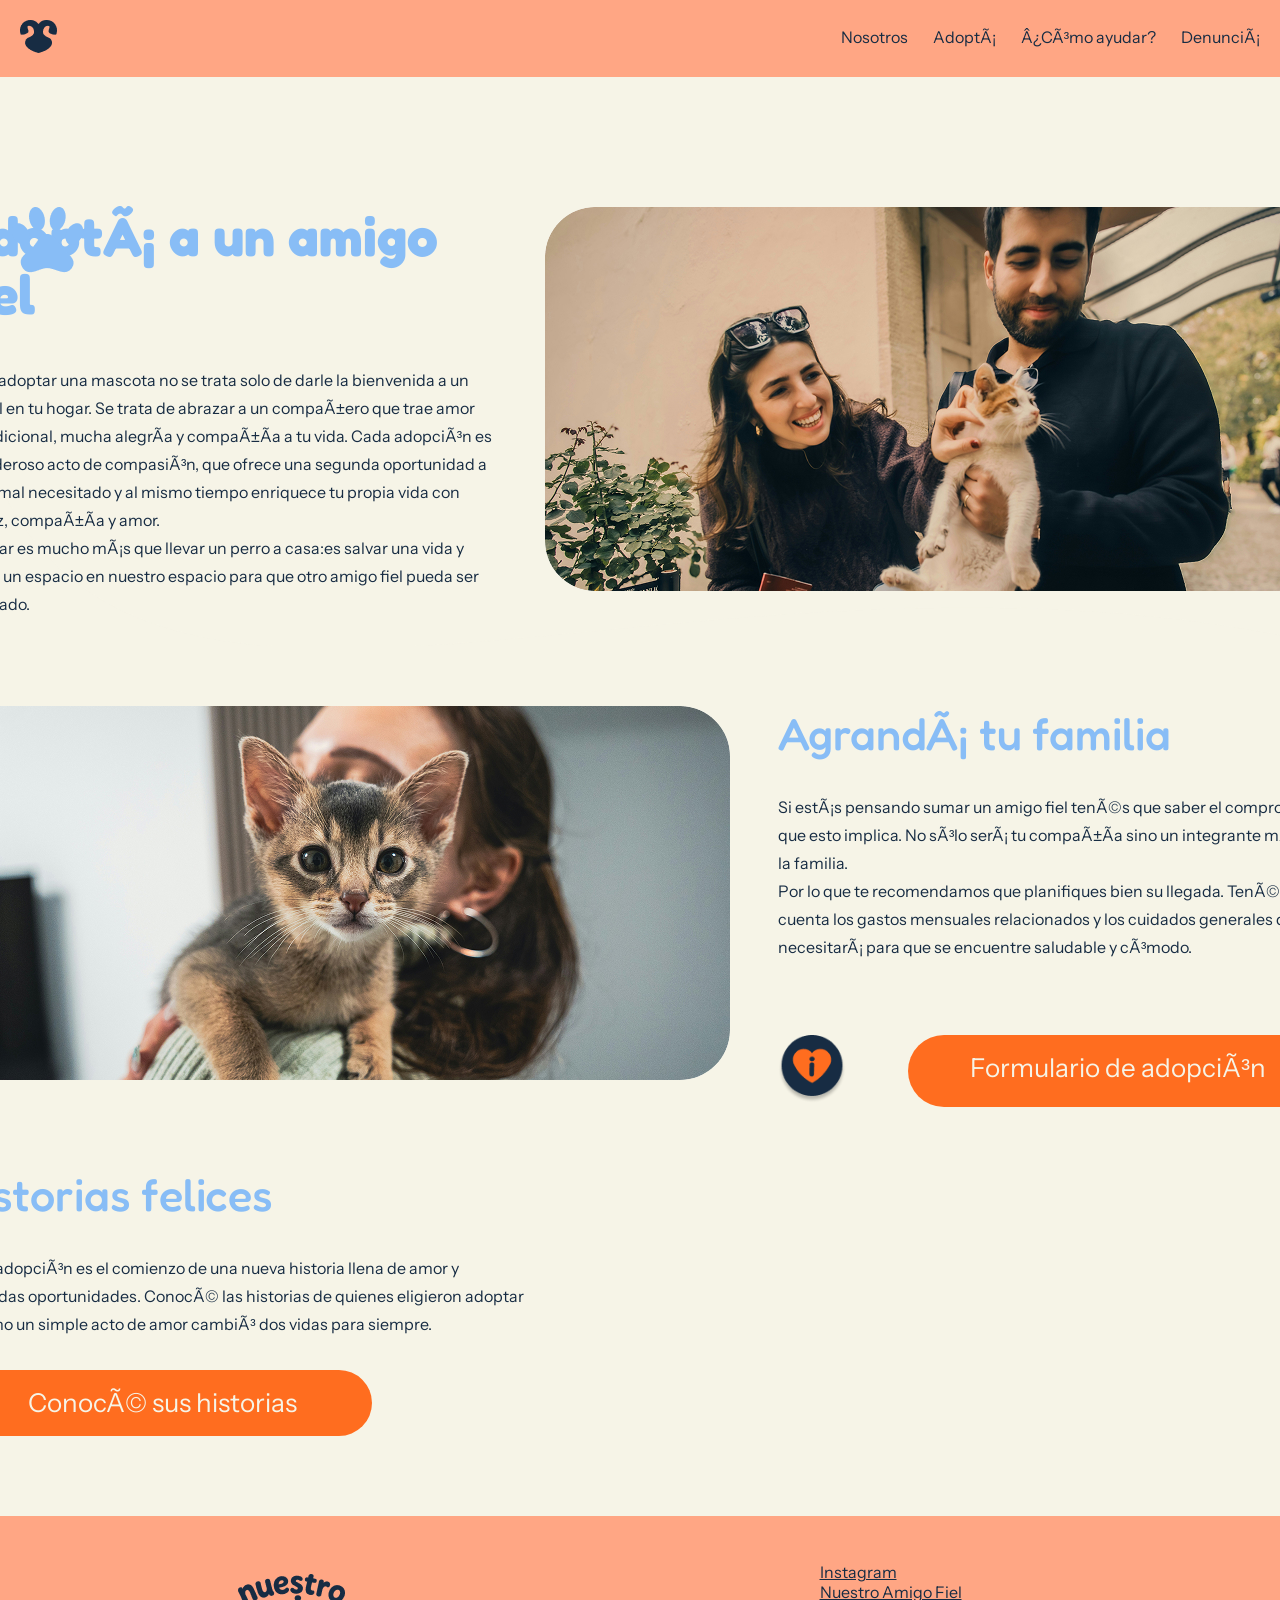
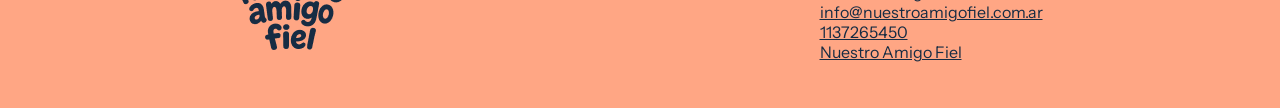
==== adopta.html @ b75d5e95 "slide index, hover isotipo, mejoras html Co-authored-by: vargas-jennifer <vargas-jennifer@users.nore" ====
<!DOCTYPE html>
<html>

<head>
    <meta charset="utfl-8" />
    <title>Adoptá</title>
    <link href="estilosg.css" rel="stylesheet" type="text/css">
    <link rel="icon" type="image/x-icon" href="imagenes/iconos/favicon.png">
    <style>
        @import url('https://fonts.googleapis.com/css2?family=Fredoka:wght@300..700&family=Instrument+Sans:ital,wght@0,400..700;1,400..700&display=swap');
    </style>
    <meta name="viewport" content="width=device-width, initial-scale=1.0">
</head>

<body>
    <header>
        <div class="contenedor">
            <a href="index.html" target="_self">
                <div class="isotipo"></div>
            </a>
            <nav>
                <a href="nosotros.html">Nosotros</a>
                <a href="adopta.html">Adoptá</a>
                <a href="comoayudar.html">¿Cómo ayudar?</a>
                <a href="denuncia.html">Denunciá</a>
            </nav>
        </div>
    </header>

    <main id="main-adopta">
        <div id="patita"><img src="imagenes/iconos/patita-icono.png" alt="icono de patita" width="72px" height="66px">
        </div>
        <section class="adoptar">
            <article class="texto">
                <h1>Adoptá a un amigo fiel</h1>
                <p>Elegir adoptar una mascota no se trata solo de darle la bienvenida a un animal en tu hogar. Se trata
                    de abrazar a un compañero que trae amor incondicional, mucha alegría y compañía a tu vida. Cada
                    adopción es un poderoso acto de compasión, que ofrece una segunda oportunidad a un animal necesitado
                    y al mismo tiempo enriquece tu propia vida con calidez, compañía y amor. <br> Adoptar es mucho más
                    que llevar un perro a casa:es salvar una vida y liberar un espacio en nuestro espacio para que otro
                    amigo fiel pueda ser rescatado.</p>
            </article>
            <img class="bordefotos" src="imagenes/img/adopta_1.jpg" alt="foto da familia adoptando una mascota"
                width="783" height="384">
        </section>

        <section class="agranda">

            <img class="bordefotos" src="imagenes/img/adopta_2.jpg" alt="agrandá a tu familia" width="778" height="374">
            <article class="prueba">
                <div class="texto2">
                    <h2>Agrandá tu familia</h2>
                    <p>Si estás pensando sumar un amigo fiel tenés que saber el compromiso que esto implica. No sólo
                        será tu compañía sino un integrante más de la familia. <br> Por lo que te recomendamos que
                        planifiques bien su llegada. Tené en cuenta los gastos mensuales relacionados y los cuidados
                        generales que necesitará para que se encuentre saludable y cómodo.</p>
                </div>

                <div class="botones">
                    <a href="#"><img src="imagenes/iconos/boton-pata.png" width="68" height="68"></a>
                    <dialog id="popup" class="cajita">
                    <h3>Requisitos para adoptar </h3>
                    <p>Ser mayor de 21 años y ser el adoptante final.</p>
                    <p>Amar a las mascotas y poder dedicarle el tiempo que necesite.</p>
                    <p>Asegurar la esterilización de la mascota.</p>
                    <p>Querer sumar un integrante a tu vida por el resto de la suya, sin importar los cambios que se presenten.</p>
                    <p>Estar bien predispuesto: te pedimos cargues tu solicitud, realices una entrevista con el especialistas y respondas a nuestro contacto.</p>
                    <p>Comprometerse con el cuidado, la salud y la castración de la mascota.</p>
                    </dialog>

                    <a href="#" class="boton">Formulario de adopción</a>
                </div>

            </article>

        </section>

        <section class="historias">
            <h2>Historias felices</h2>
            <p>Cada adopción es el comienzo de una nueva historia llena de amor y segundas oportunidades. Conocé las
                historias de quienes eligieron adoptar y cómo un simple acto de amor cambió dos vidas para siempre.</p>
            <a href="#" class="boton">Conocé sus historias</a>
        </section>

    </main>

    <footer>
        <img src="imagenes/iconos/img_logotipo.png" width="107" height="76">
        <ul>
            <li>
                <a href="#">Instagram</a>
            </li>
            <li>
                <a href="#">Nuestro Amigo Fiel</a>
            </li>
            <li>
                <a href="#">info@nuestroamigofiel.com.ar</a>
            </li>
            <li>
                <a href="#">1137265450</a>
            </li>
            <li>
                <a href="#">Nuestro Amigo Fiel</a>
            </li>
        </ul>
    </footer>

</body>

</html>
---- estilosg.css ----
@charset "utf-8";

:root {
    --crema: #f6f4e7;
    --celeste: #88BDF6;
    --naranja: #FF6D1F;
    --salmon: #FFA684;
    --azul: #172C43;
}

* {
    font-family: "Instrument Sans", sans-serif;
    font-size: 16px;
    margin: 0;
    padding: 0;
    color: var(--azul);
    list-style: none;
    box-sizing: border-box;
}

header {
    background-color: var(--salmon);
    height: 77px;
}

.isotipo{
    background-image: url(imagenes/iconos/icono.png);
    width: 37px;
    height: 33px;
}

.isotipo:hover{
    background-image: url(imagenes/iconos/icono-naranja.png);
    width: 37px;
    height: 33px;
}

nav {
    display: flex;
    gap: 25px;
}

body {
    background-color: var(--crema);
    min-height: 100vh;
}

#main-nosotros, #main-adopta, #maincontacto{
    padding-bottom: 80px;
}

#patita{
    position: relative;
    top:130px;
    left:60px;
    z-index:10;
}

.bordefotos{
    border-radius: 50px;
}

/*tipografías*/

h1,
h2,
h3 {
    font-family: "Fredoka", sans-serif;
}

h1 {
    font-size: 55px;
    line-height: 58px;
    color: var(--celeste);
}

h2 {
    font-weight: 500;
    font-size: 45px;
    color: var(--celeste);
}

h3 {
    font-weight: 600;
    font-size: 26px;
}

h4 {
    font-size: 20px;
}

p {
    line-height: 28px;
    text-align: left;
    max-width: 580px;
}

/*NOSOTROS HTML*/

#mainindex{
    margin: 0;
    background-color: var(--salmon);
}

/*NOSOTROS HTML*/

#main-nosotros{
    display: flex;
    flex-direction: column;
    gap: 60px;
}

#sobre-nosotros{
    display: flex;
    justify-content: center;
    flex-wrap: wrap;
    gap: 20px;
}


#trama{
    background-image: url(imagenes/iconos/trama.png);
    background-repeat: repeat;
    width: 100%;
    height: 90px;
}

#mision-equipo-nosotros{
    display: flex;
    justify-content: space-around;
    flex-wrap: wrap;
    gap: 20px;
}

#mision-equipo-nosotros article{
    display: flex;
    flex-direction: column;
    justify-content: space-between;
}

.mision-equipo{
    display: flex;
    flex-direction: column;
    gap: 30px;
}

.mision-equipo ul{
    display: flex;
    flex-direction: column;
    gap: 20px;
}
.mision-equipo li{
    display: flex;
    flex-direction: column;
    gap: 10px;
}


#galeria-nosotros {
    margin: 0;
    max-width: 510px;
}




/*ADOPTA HTML*/

#main-adopta {
    display: flex;
    flex-direction: column;
    flex-wrap: wrap;
    align-content: center;
    gap: 60px;
}
    /*{
    background-color: var(--celeste);
    display: flex;
    flex-direction: column;
    gap: 60px;
}*/

nav a {
    text-decoration: none;
}

nav a:hover {
    color: #FF6D1F;
    font-weight: 700;
}


.contenedor {
    display: flex;
    flex-direction: row;
    justify-content: space-between;
    align-items: center;
    padding: 20px;
}

.adoptar {
    display: flex;
    flex-direction: row;
    gap: 48px;
    background-image: url(imagenes/iconos/forma.png);
    background-repeat: no-repeat;
    background-size: 100%;
}


.texto {
    display: flex;
    flex-direction: column;
    gap: 43px;
}

.agranda {
    display: flex;
    flex-direction: row;
    gap: 48px;
}

.prueba {
    display: flex;
    flex-direction: column;
    gap: 74px;
}

.botones {
    display: flex;
    flex-direction: row;
    gap: 62px;
}

.boton {
    width: 420px;
    font-size: 26px;
    display: flex;
    justify-content: center;
    text-decoration: none;
    color: var(--crema);
    background-color: var(--naranja);
    border-radius: 50px;
    padding: 17px;
}

.texto2 {
    display: flex;
    gap: 32px;
    flex-direction: column;
}

.historias {
    display: flex;
    flex-direction: column;
    gap: 32px;
}

ul {
    display: flex;
    flex-direction: column;
}

footer {
    background-color: var(--salmon);
    height: 192px;
    display: flex;
    justify-content: space-around;
    align-items: center;
}


/*COMO AYUDAR HTML*/



/*DENUNCIA HTML*/

#maincontacto {
    background-color: var(--crema);
    display: flex;
    flex-direction: row;
    gap: 250px;
    justify-content: center;
}

.huella {
    display: flex;
    gap: 20px;
}

.denunciaimg {
    display: flex;
    flex-direction: column;
    gap: 115px;
    justify-content: space-between;
    padding: 20px;
}

.denunciatexto {
    display: flex;
    flex-direction: column;
    gap: 24px;
}

.nombre-fecha-telefono {
    display: flex;
    flex-direction: column;
    gap: 30px;

    div {
        display: flex;
        flex-direction: column;
        gap: 10px;
    }
}

.checkbox {
    display: flex;
    flex-direction: column;
    gap: 8px;
}

@keyframes cambiar {
    0%   { width: 0px; }
    100% { width: 571px; }
}


.fotosdenuncia {
    display: flex;
    flex-direction: column;
    width: 570px;
    gap: 20px;
    img {
        border-radius: 50px;
        animation-name: cambiar;
    animation-duration: 2s;
    animation-iteration-count: 1;
    animation-fill-mode: forwards;
    animation-timing-function: ease-in-out;
    }
}
.formulario {
    display: flex;
    flex-direction: column;
    gap: 30px;
}

.info-checkbox {
    display: flex;
    flex-direction: row;
    gap: 60px;
    justify-content: space-between;
}

.mensaje {
    display: flex;
    flex-direction: column;
}

form {
    display: flex;
    flex-direction: column;
    gap: 30px;
    width: 575px;
}

.denuncia {
    display: flex;
    gap: 10px;
    flex-direction: column;
}
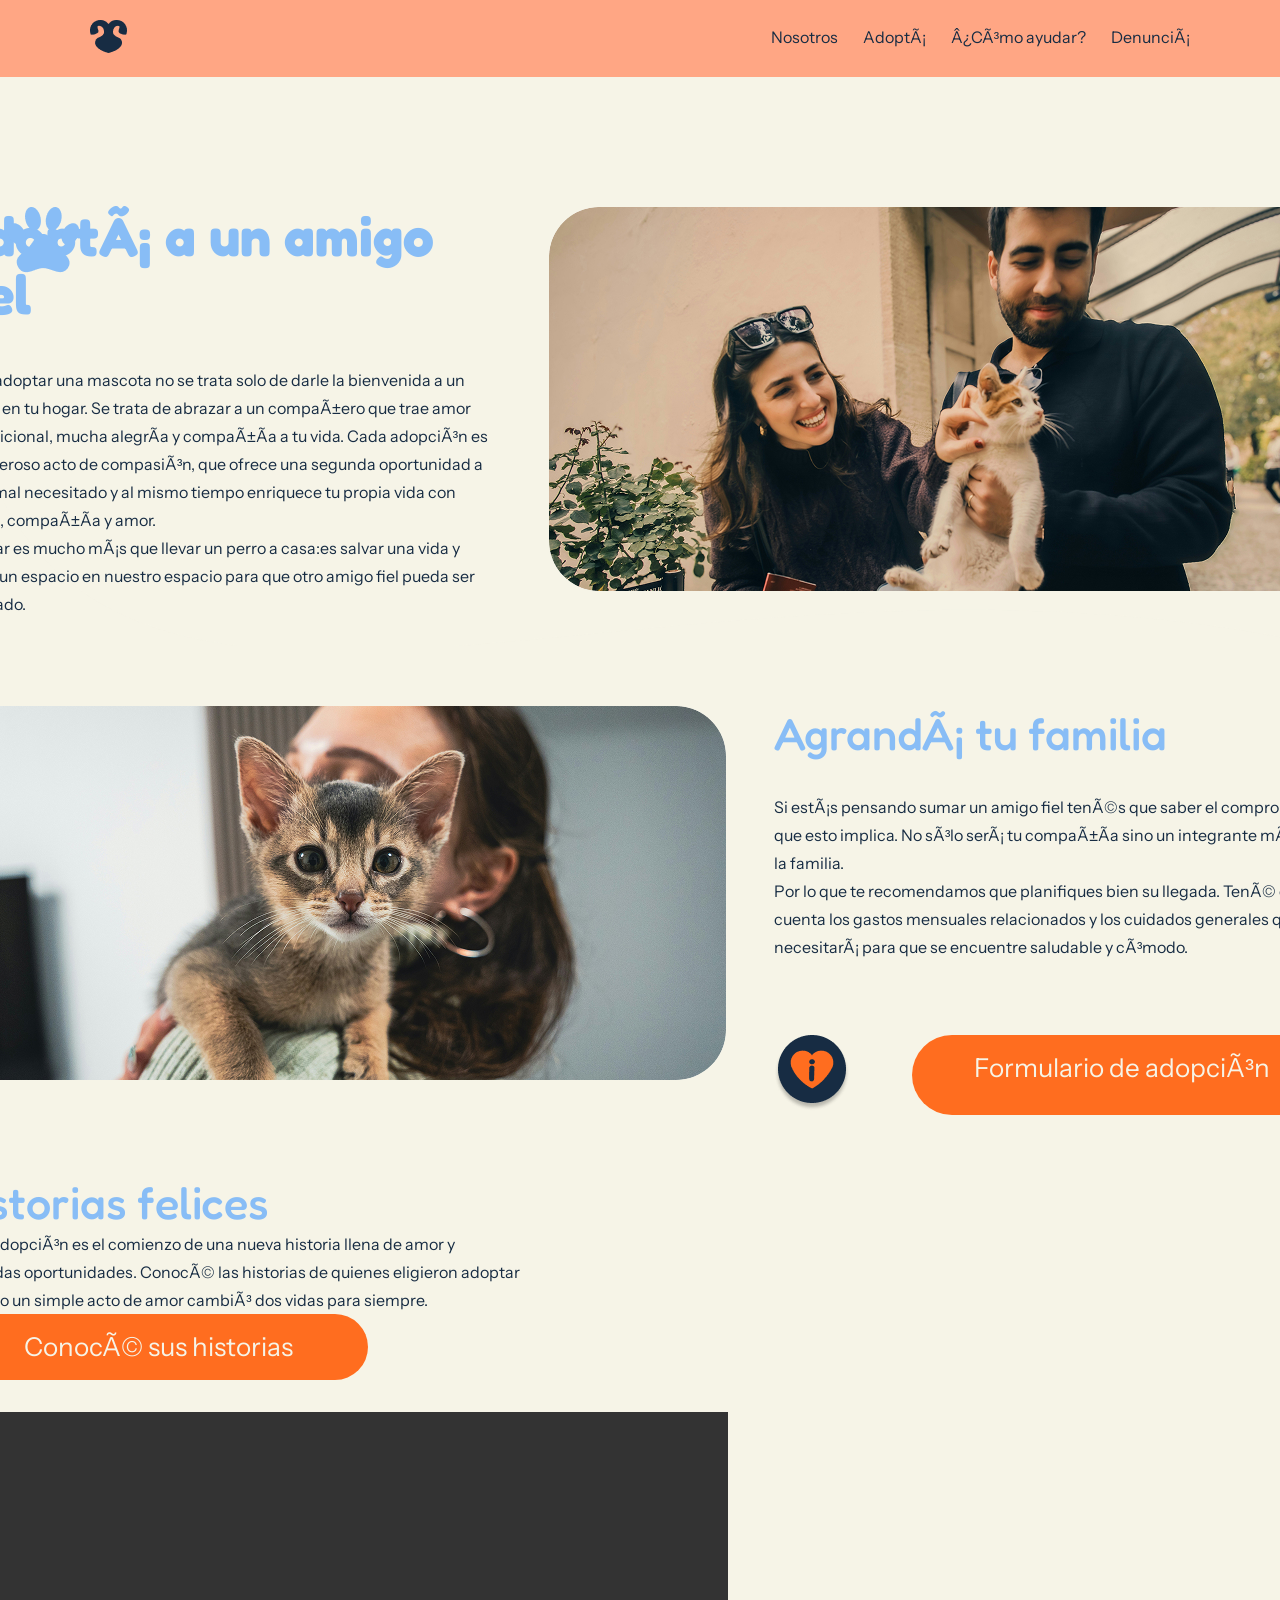
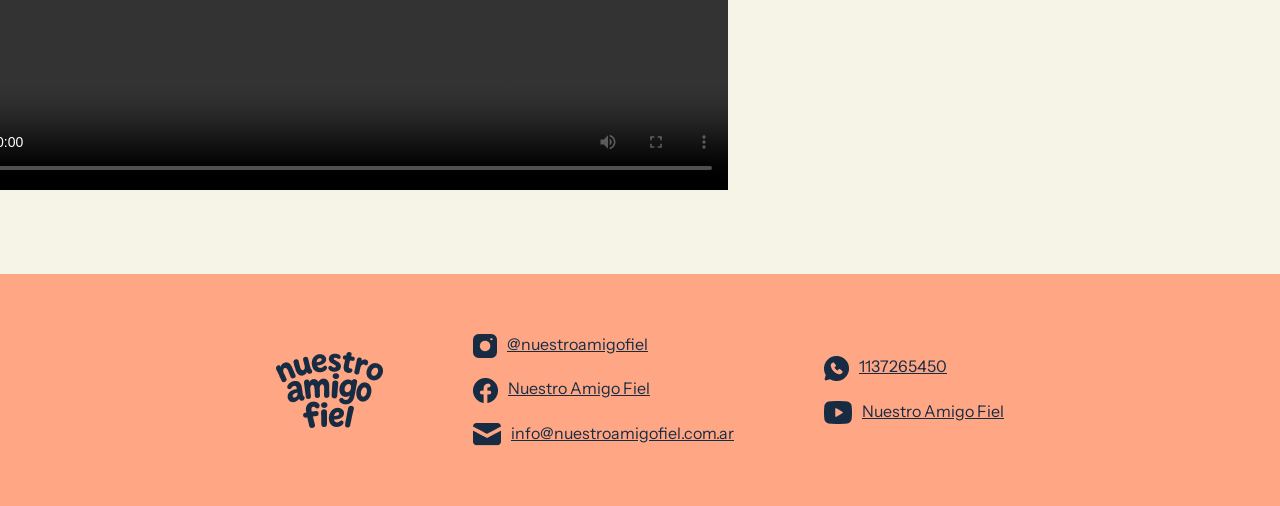
==== commit 134c899b: "footer, video, pop up, z-index y position" ====
--- a/adopta.html
+++ b/adopta.html
@@ -57,18 +57,25 @@
                 </div>
 
                 <div class="botones">
-                    <a href="#"><img src="imagenes/iconos/boton-pata.png" width="68" height="68"></a>
-                    <dialog id="popup" class="cajita">
-                    <h3>Requisitos para adoptar </h3>
-                    <p>Ser mayor de 21 años y ser el adoptante final.</p>
-                    <p>Amar a las mascotas y poder dedicarle el tiempo que necesite.</p>
-                    <p>Asegurar la esterilización de la mascota.</p>
-                    <p>Querer sumar un integrante a tu vida por el resto de la suya, sin importar los cambios que se presenten.</p>
-                    <p>Estar bien predispuesto: te pedimos cargues tu solicitud, realices una entrevista con el especialistas y respondas a nuestro contacto.</p>
-                    <p>Comprometerse con el cuidado, la salud y la castración de la mascota.</p>
-                    </dialog>
+                    <a href="#popup"><img src="imagenes/iconos/boton-pata.png" alt="boton del popup"></a>
 
-                    <a href="#" class="boton">Formulario de adopción</a>
+                    <div id="popup" class="modal">
+                        <div class="contenido">
+                            <h3>Requisitos para adoptar </h3>
+                            <p>Ser mayor de 21 años y ser el adoptante final.<br>
+                                Amar a las mascotas y poder dedicarle el tiempo que necesite.<br>
+                                Asegurar la esterilización de la mascota.<br>
+                                Querer sumar un integrante a tu vida por el resto de la suya, sin importar los cambios
+                                que se presenten.<br>
+                                Estar bien predispuesto: te pedimos cargues tu solicitud, realices una entrevista con el
+                                especialistas y respondas a nuestro contacto.<br>
+                                Comprometerse con el cuidado, la salud y la castración de la mascota.<br></p>
+                                <a href="#prueba" class="cerrar">X</a>
+                        </div>
+                    </div>
+
+                    <a href="https://docs.google.com/forms/d/e/1FAIpQLSdqHaLmGeSE_5Uf8X9bNGcTG6EW2S5tJBxpVrBBlA_3OfiyhA/viewform?usp=publish-editor"
+                        class="boton" target="_blank">Formulario de adopción</a>
                 </div>
 
             </article>
@@ -76,31 +83,70 @@
         </section>
 
         <section class="historias">
-            <h2>Historias felices</h2>
-            <p>Cada adopción es el comienzo de una nueva historia llena de amor y segundas oportunidades. Conocé las
-                historias de quienes eligieron adoptar y cómo un simple acto de amor cambió dos vidas para siempre.</p>
-            <a href="#" class="boton">Conocé sus historias</a>
+            <article>
+                <h2>Historias felices</h2>
+                <p>Cada adopción es el comienzo de una nueva historia llena de amor y segundas oportunidades. Conocé las
+                    historias de quienes eligieron adoptar y cómo un simple acto de amor cambió dos vidas para siempre.
+                </p>
+                <a href="#" class="boton">Conocé sus historias</a>
+            </article>
+            <article>
+                <video src="videos/video.mp4" controls width="780" height="378">
+                </video>
+            </article>
         </section>
 
     </main>
 
     <footer>
         <img src="imagenes/iconos/img_logotipo.png" width="107" height="76">
-        <ul>
+        <ul class="contacto">
             <li>
-                <a href="#">Instagram</a>
+                <a href="https://www.instagram.com/asoc.nuestroamigofiel/" target="_blank" class="instagram">
+                    <img class="normal" src="imagenes/iconos/icono-instagram.png" alt="icono instagram" width="24px"
+                        height="24px">
+                    <img class="hover" src="imagenes/iconos/icono-instagram-naranja.png" alt="icono instagram"
+                        width="24px" height="24px">
+                </a>
+                <a href="https://www.instagram.com/asoc.nuestroamigofiel/" target="_blank">@nuestroamigofiel</a>
             </li>
             <li>
-                <a href="#">Nuestro Amigo Fiel</a>
+                <a href="https://www.facebook.com/NuestroAmigoFiel" target="_blank" class="facebook">
+                    <img class="normal" src="imagenes/iconos/icono-facebook.png" alt="icono facebook" width="25px"
+                        height="25px">
+                    <img class="hover" src="imagenes/iconos/icono-facebook-naranja.png" alt="icono facebook"
+                        width="25px" height="25px">
+                </a>
+                <a href="https://www.facebook.com/NuestroAmigoFiel" target="_blank">Nuestro Amigo Fiel</a>
             </li>
             <li>
-                <a href="#">info@nuestroamigofiel.com.ar</a>
+                <a href="mailto:info@nuestroamigofiel.com.ar" target="_blank" class="mail">
+                    <img class="normal" src="imagenes/iconos/icono-mail.png" alt="icono mail" width="28px"
+                        height="23px">
+                    <img class="hover" src="imagenes/iconos/icono-mail-naranja.png" alt="icono mail" width="28px"
+                        height="23px">
+                </a>
+                <a href="mailto:info@nuestroamigofiel.com.ar" target="_blank">info@nuestroamigofiel.com.ar</a>
+            </li>
+        </ul>
+        <ul class="contacto">
+            <li>
+                <a href="tel:1137265450" target="_blank" class="whatsapp">
+                    <img class="normal" src="imagenes/iconos/icono-whatsapp.png" alt="icono whatsapp" width="25px"
+                        height="25px">
+                    <img class="hover" src="imagenes/iconos/icono-whatsapp-naranja.png" alt="icono whatsapp"
+                        width="25px" height="25px">
+                </a>
+                <a href="tel:1137265450" target="_blank">1137265450</a>
             </li>
             <li>
-                <a href="#">1137265450</a>
-            </li>
-            <li>
-                <a href="#">Nuestro Amigo Fiel</a>
+                <a href="https://www.youtube.com/user/nuestroamigofielr" target="_blank" class="youtube">
+                    <img class="normal" src="imagenes/iconos/icono-youtube.png" alt="icono youtube" width="28px"
+                        height="23px">
+                    <img class="hover" src="imagenes/iconos/icono-youtube-naranja.png" alt="icono youtube" width="28px"
+                        height="23px">
+                </a>
+                <a href="https://www.youtube.com/user/nuestroamigofielr" target="_blank">Nuestro Amigo Fiel</a>
             </li>
         </ul>
     </footer>
--- a/estilosg.css
+++ b/estilosg.css
@@ -23,13 +23,13 @@
     height: 77px;
 }
 
-.isotipo{
+.isotipo {
     background-image: url(imagenes/iconos/icono.png);
     width: 37px;
     height: 33px;
 }
 
-.isotipo:hover{
+.isotipo:hover {
     background-image: url(imagenes/iconos/icono-naranja.png);
     width: 37px;
     height: 33px;
@@ -45,19 +45,152 @@
     min-height: 100vh;
 }
 
-#main-nosotros, #main-adopta, #maincontacto{
+#main-nosotros,
+#main-adopta,
+#maincontacto {
     padding-bottom: 80px;
 }
 
-#patita{
-    position: relative;
-    top:130px;
-    left:60px;
-    z-index:10;
-}
-
-.bordefotos{
+#patita {
+    position: relative;
+    top: 130px;
+    left: 60px;
+    z-index: 10;
+}
+
+.bordefotos {
     border-radius: 50px;
+}
+
+
+footer {
+    background-color: var(--salmon);
+    display: flex;
+    justify-content: center;
+    gap: 90px;
+    padding: 60px 20px;
+    align-items: center;
+}
+
+.contacto {
+    display: flex;
+    flex-direction: column;
+    gap: 20px;
+}
+
+footer li{
+    display: flex;
+    gap: 10px;
+}
+
+#footer-index{
+    background-color: var(--salmon);
+    display: flex;
+    justify-content: center;
+    padding: 30px 20px;
+    align-items: center;
+}
+
+#contacto-index {
+    display: flex;
+    gap: 30px;
+}
+
+/*a del footer*/
+
+.instagram {
+    position: relative;
+    display: inline-block;
+    width: 24px;
+    height: 24px;
+}
+
+.instagram img {
+    position: absolute;
+    top: 0;
+    left: 0;
+    width: 24px;
+    height: 24px;
+}
+
+.facebook {
+    position: relative;
+    display: inline-block;
+    width: 25px;
+    height: 25px;
+}
+
+.facebook img {
+    position: absolute;
+    top: 0;
+    left: 0;
+    width: 25px;
+    height: 25px;
+}
+
+.mail {
+    position: relative;
+    display: inline-block;
+    width: 28px;
+    height: 23px;
+}
+
+.mail img {
+    position: absolute;
+    top: 0;
+    left: 0;
+    width: 28px;
+    height: 23px;
+}
+
+.whatsapp {
+    position: relative;
+    display: inline-block;
+    width: 25px;
+    height: 25px;
+}
+
+.whatsapp img {
+    position: absolute;
+    top: 0;
+    left: 0;
+    width: 25px;
+    height: 25px;
+}
+
+.youtube {
+    position: relative;
+    display: inline-block;
+    width: 28px;
+    height: 23px;
+}
+
+.youtube img {
+    position: absolute;
+    top: 0;
+    left: 0;
+    width: 28px;
+    height: 23px;
+}
+
+.hover {
+    display: none;
+}
+
+.instagram:hover .normal,
+.facebook:hover .normal,
+.mail:hover .normal,
+.whatsapp:hover .normal,
+.youtube:hover .normal {
+    display: none;
+}
+
+.instagram:hover .hover,
+.facebook:hover .hover,
+.mail:hover .hover,
+.whatsapp:hover .hover,
+.youtube:hover .hover {
+    display: block;
 }
 
 /*tipografías*/
@@ -97,20 +230,20 @@
 
 /*NOSOTROS HTML*/
 
-#mainindex{
+#mainindex {
     margin: 0;
     background-color: var(--salmon);
 }
 
 /*NOSOTROS HTML*/
 
-#main-nosotros{
+#main-nosotros {
     display: flex;
     flex-direction: column;
     gap: 60px;
 }
 
-#sobre-nosotros{
+#sobre-nosotros {
     display: flex;
     justify-content: center;
     flex-wrap: wrap;
@@ -118,38 +251,39 @@
 }
 
 
-#trama{
+#trama {
     background-image: url(imagenes/iconos/trama.png);
     background-repeat: repeat;
     width: 100%;
     height: 90px;
 }
 
-#mision-equipo-nosotros{
+#mision-equipo-nosotros {
     display: flex;
     justify-content: space-around;
     flex-wrap: wrap;
     gap: 20px;
 }
 
-#mision-equipo-nosotros article{
+#mision-equipo-nosotros article {
     display: flex;
     flex-direction: column;
     justify-content: space-between;
 }
 
-.mision-equipo{
+.mision-equipo {
     display: flex;
     flex-direction: column;
     gap: 30px;
 }
 
-.mision-equipo ul{
-    display: flex;
-    flex-direction: column;
-    gap: 20px;
-}
-.mision-equipo li{
+.mision-equipo ul {
+    display: flex;
+    flex-direction: column;
+    gap: 20px;
+}
+
+.mision-equipo li {
     display: flex;
     flex-direction: column;
     gap: 10px;
@@ -173,12 +307,6 @@
     align-content: center;
     gap: 60px;
 }
-    /*{
-    background-color: var(--celeste);
-    display: flex;
-    flex-direction: column;
-    gap: 60px;
-}*/
 
 nav a {
     text-decoration: none;
@@ -195,7 +323,8 @@
     flex-direction: row;
     justify-content: space-between;
     align-items: center;
-    padding: 20px;
+    padding: 20px 90px;
+    gap: 30px;
 }
 
 .adoptar {
@@ -250,25 +379,45 @@
     flex-direction: column;
 }
 
+.modal {
+    display: none;
+    position: fixed;
+    inset: 0;
+    background: rgba(0,0,0,0.7);
+}
+
+.modal:target {
+    display: flex;
+    justify-content: center;
+    align-items: center;
+}
+
+.contenido {
+    position: relative;
+    background-image: url(imagenes/iconos/trama-popup.jpeg);
+    padding: 30px;
+    border-radius: 10px;
+    display: flex;
+    flex-direction: column;
+    gap: 20px;
+    text-align: center;
+}
+
+.cerrar {
+    position: absolute;
+    top: 10px;
+    right: 15px;
+    text-decoration: none;
+    color: black;
+    font-size: 20px;
+    display: flex;
+    justify-content: flex-end;}
+
 .historias {
     display: flex;
     flex-direction: column;
     gap: 32px;
 }
-
-ul {
-    display: flex;
-    flex-direction: column;
-}
-
-footer {
-    background-color: var(--salmon);
-    height: 192px;
-    display: flex;
-    justify-content: space-around;
-    align-items: center;
-}
-
 
 /*COMO AYUDAR HTML*/
 
@@ -322,8 +471,13 @@
 }
 
 @keyframes cambiar {
-    0%   { width: 0px; }
-    100% { width: 571px; }
+    0% {
+        width: 0px;
+    }
+
+    100% {
+        width: 571px;
+    }
 }
 
 
@@ -332,15 +486,17 @@
     flex-direction: column;
     width: 570px;
     gap: 20px;
+
     img {
         border-radius: 50px;
         animation-name: cambiar;
-    animation-duration: 2s;
-    animation-iteration-count: 1;
-    animation-fill-mode: forwards;
-    animation-timing-function: ease-in-out;
+        animation-duration: 2s;
+        animation-iteration-count: 1;
+        animation-fill-mode: forwards;
+        animation-timing-function: ease-in-out;
     }
 }
+
 .formulario {
     display: flex;
     flex-direction: column;
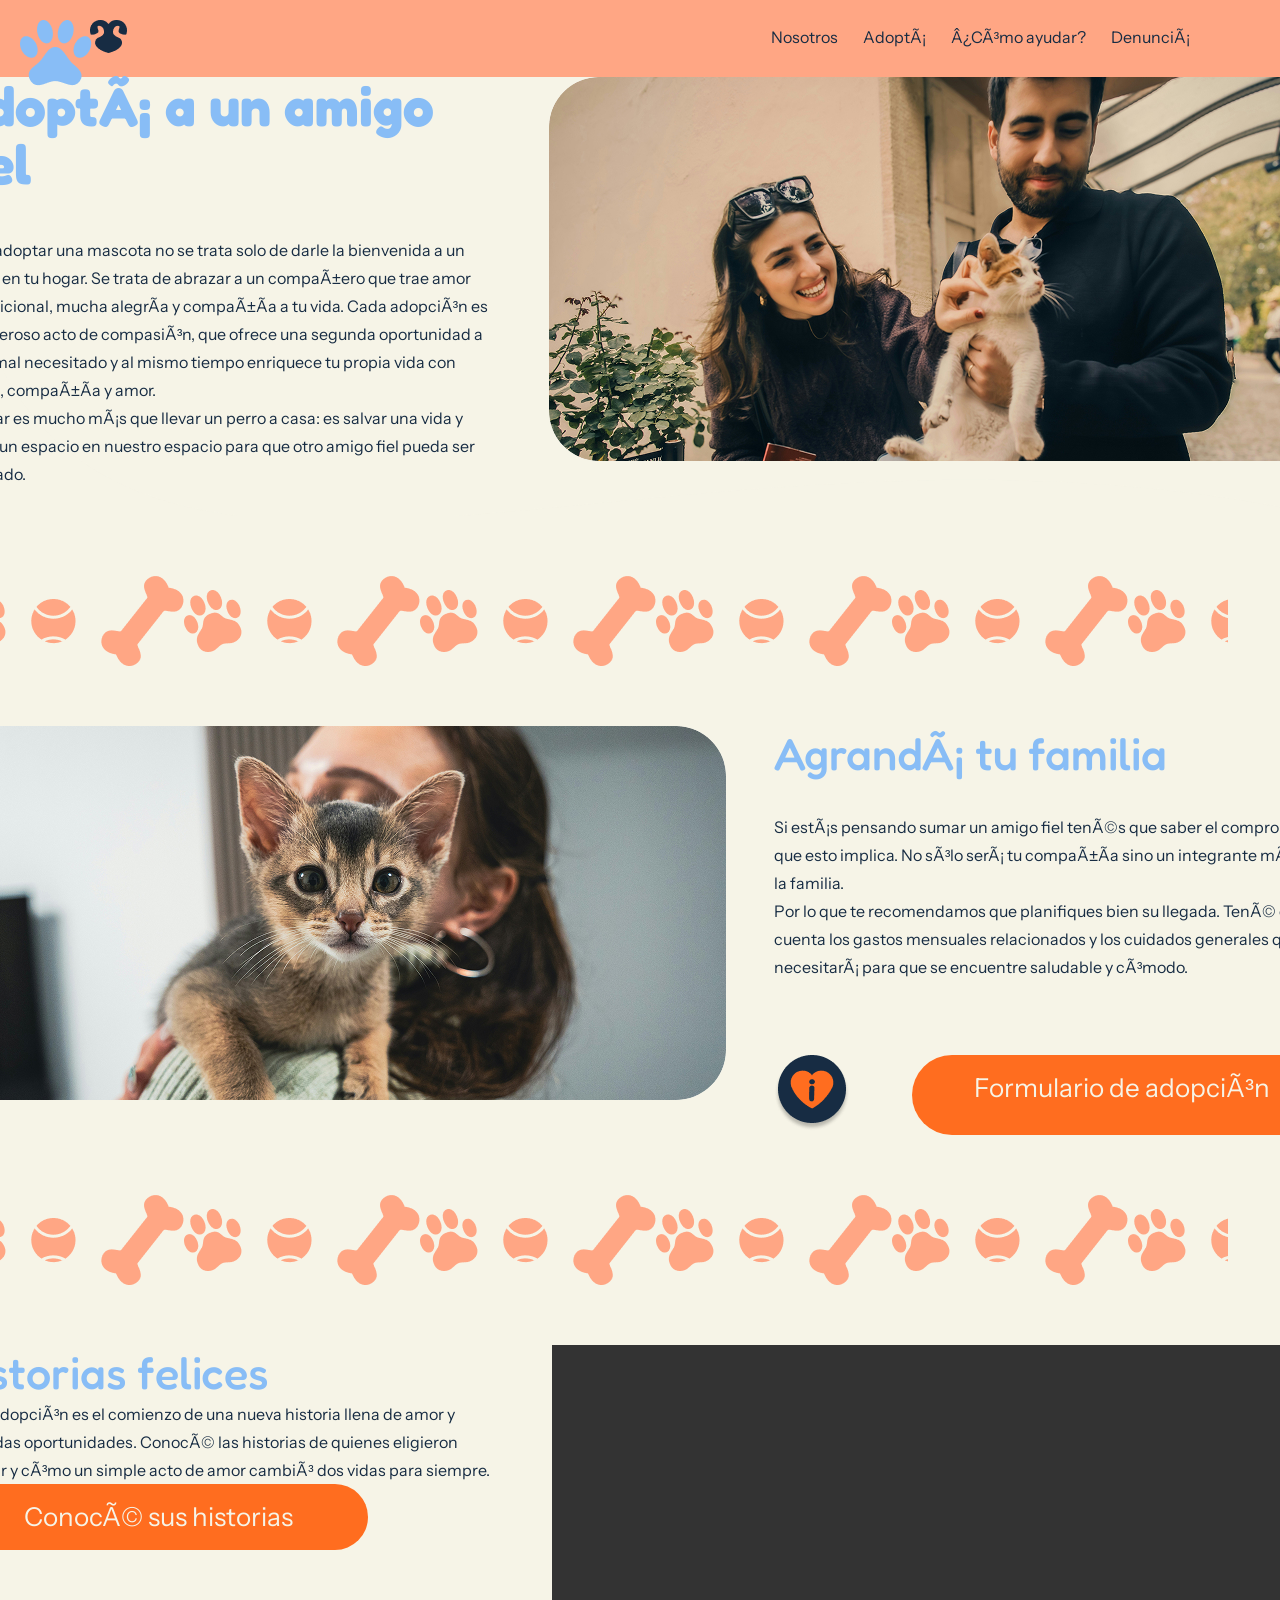
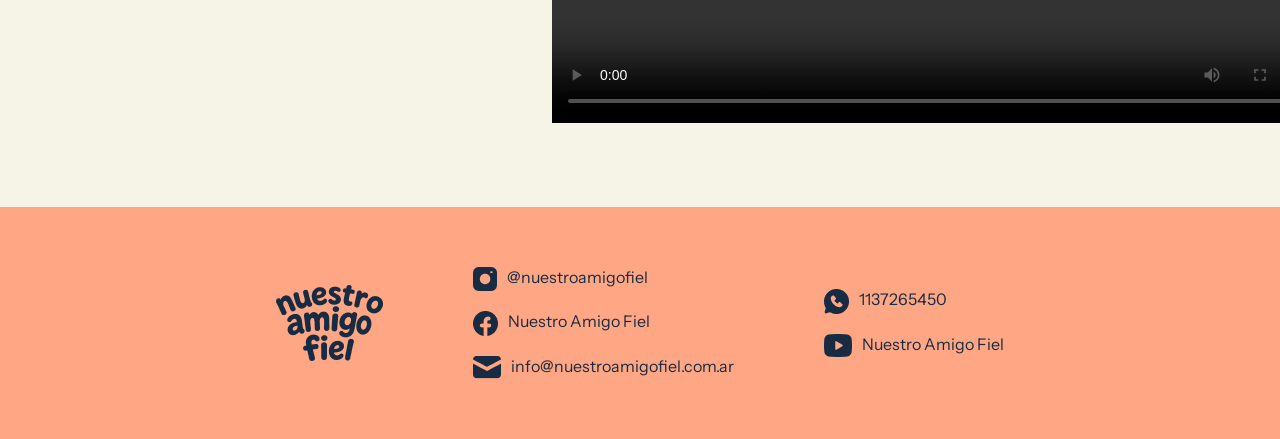
==== commit 1c83f1a7: "Co-authored-by: vargas-jennifer <vargas-jennifer@users.noreply.github.com> Co-authored-by: lucianaca" ====
--- a/adopta.html
+++ b/adopta.html
@@ -37,16 +37,18 @@
                     de abrazar a un compañero que trae amor incondicional, mucha alegría y compañía a tu vida. Cada
                     adopción es un poderoso acto de compasión, que ofrece una segunda oportunidad a un animal necesitado
                     y al mismo tiempo enriquece tu propia vida con calidez, compañía y amor. <br> Adoptar es mucho más
-                    que llevar un perro a casa:es salvar una vida y liberar un espacio en nuestro espacio para que otro
+                    que llevar un perro a casa: es salvar una vida y liberar un espacio en nuestro espacio para que otro
                     amigo fiel pueda ser rescatado.</p>
             </article>
-            <img class="bordefotos" src="imagenes/img/adopta_1.jpg" alt="foto da familia adoptando una mascota"
+            <img class="bordefotos animacion-fade" src="imagenes/img/adopta_1.jpg" alt="foto da familia adoptando una mascota"
                 width="783" height="384">
         </section>
 
+        <div id="trama"></div>
+
         <section class="agranda">
 
-            <img class="bordefotos" src="imagenes/img/adopta_2.jpg" alt="agrandá a tu familia" width="778" height="374">
+            <img class="bordefotos animacion-fade" src="imagenes/img/adopta_2.jpg" alt="agrandá a tu familia" width="778" height="374">
             <article class="prueba">
                 <div class="texto2">
                     <h2>Agrandá tu familia</h2>
@@ -69,7 +71,7 @@
                                 que se presenten.<br>
                                 Estar bien predispuesto: te pedimos cargues tu solicitud, realices una entrevista con el
                                 especialistas y respondas a nuestro contacto.<br>
-                                Comprometerse con el cuidado, la salud y la castración de la mascota.<br></p>
+                                Comprometerse con el cuidado, la salud y la castración de la mascota.</p>
                                 <a href="#prueba" class="cerrar">X</a>
                         </div>
                     </div>
@@ -81,6 +83,8 @@
             </article>
 
         </section>
+
+        <div id="trama"></div>
 
         <section class="historias">
             <article>
--- a/estilosg.css
+++ b/estilosg.css
@@ -52,10 +52,9 @@
 }
 
 #patita {
-    position: relative;
-    top: 130px;
-    left: 60px;
-    z-index: 10;
+    position: absolute;
+    top: 20px;
+    left: 20px;
 }
 
 .bordefotos {
@@ -81,6 +80,10 @@
 footer li{
     display: flex;
     gap: 10px;
+}
+
+footer a{
+    text-decoration: none;
 }
 
 #footer-index{
@@ -415,8 +418,8 @@
 
 .historias {
     display: flex;
-    flex-direction: column;
-    gap: 32px;
+    flex-direction: row;
+    gap: 48px;
 }
 
 /*COMO AYUDAR HTML*/
@@ -438,13 +441,16 @@
     gap: 20px;
 }
 
+/*acaaaaaaaaa*/
 .denunciaimg {
     display: flex;
     flex-direction: column;
     gap: 115px;
     justify-content: space-between;
-    padding: 20px;
-}
+    padding: 20px 20px 20px 100px;
+    position: relative;
+}
+/*acaaaaaaaaa*/
 
 .denunciatexto {
     display: flex;
@@ -456,7 +462,6 @@
     display: flex;
     flex-direction: column;
     gap: 30px;
-
     div {
         display: flex;
         flex-direction: column;
@@ -472,29 +477,28 @@
 
 @keyframes cambiar {
     0% {
-        width: 0px;
+        opacity: 0;
+        transform: scale(0.5);
     }
-
     100% {
-        width: 571px;
+        opacity: 1;
+        transform: scale(1);
     }
 }
 
-
 .fotosdenuncia {
     display: flex;
     flex-direction: column;
     width: 570px;
     gap: 20px;
-
-    img {
-        border-radius: 50px;
-        animation-name: cambiar;
-        animation-duration: 2s;
-        animation-iteration-count: 1;
-        animation-fill-mode: forwards;
-        animation-timing-function: ease-in-out;
-    }
+}
+
+.animacion-fade {
+    animation-name: cambiar;
+    animation-duration: 2s;
+    animation-iteration-count: 1;
+    animation-fill-mode: forwards;
+    animation-timing-function: ease-in-out;
 }
 
 .formulario {
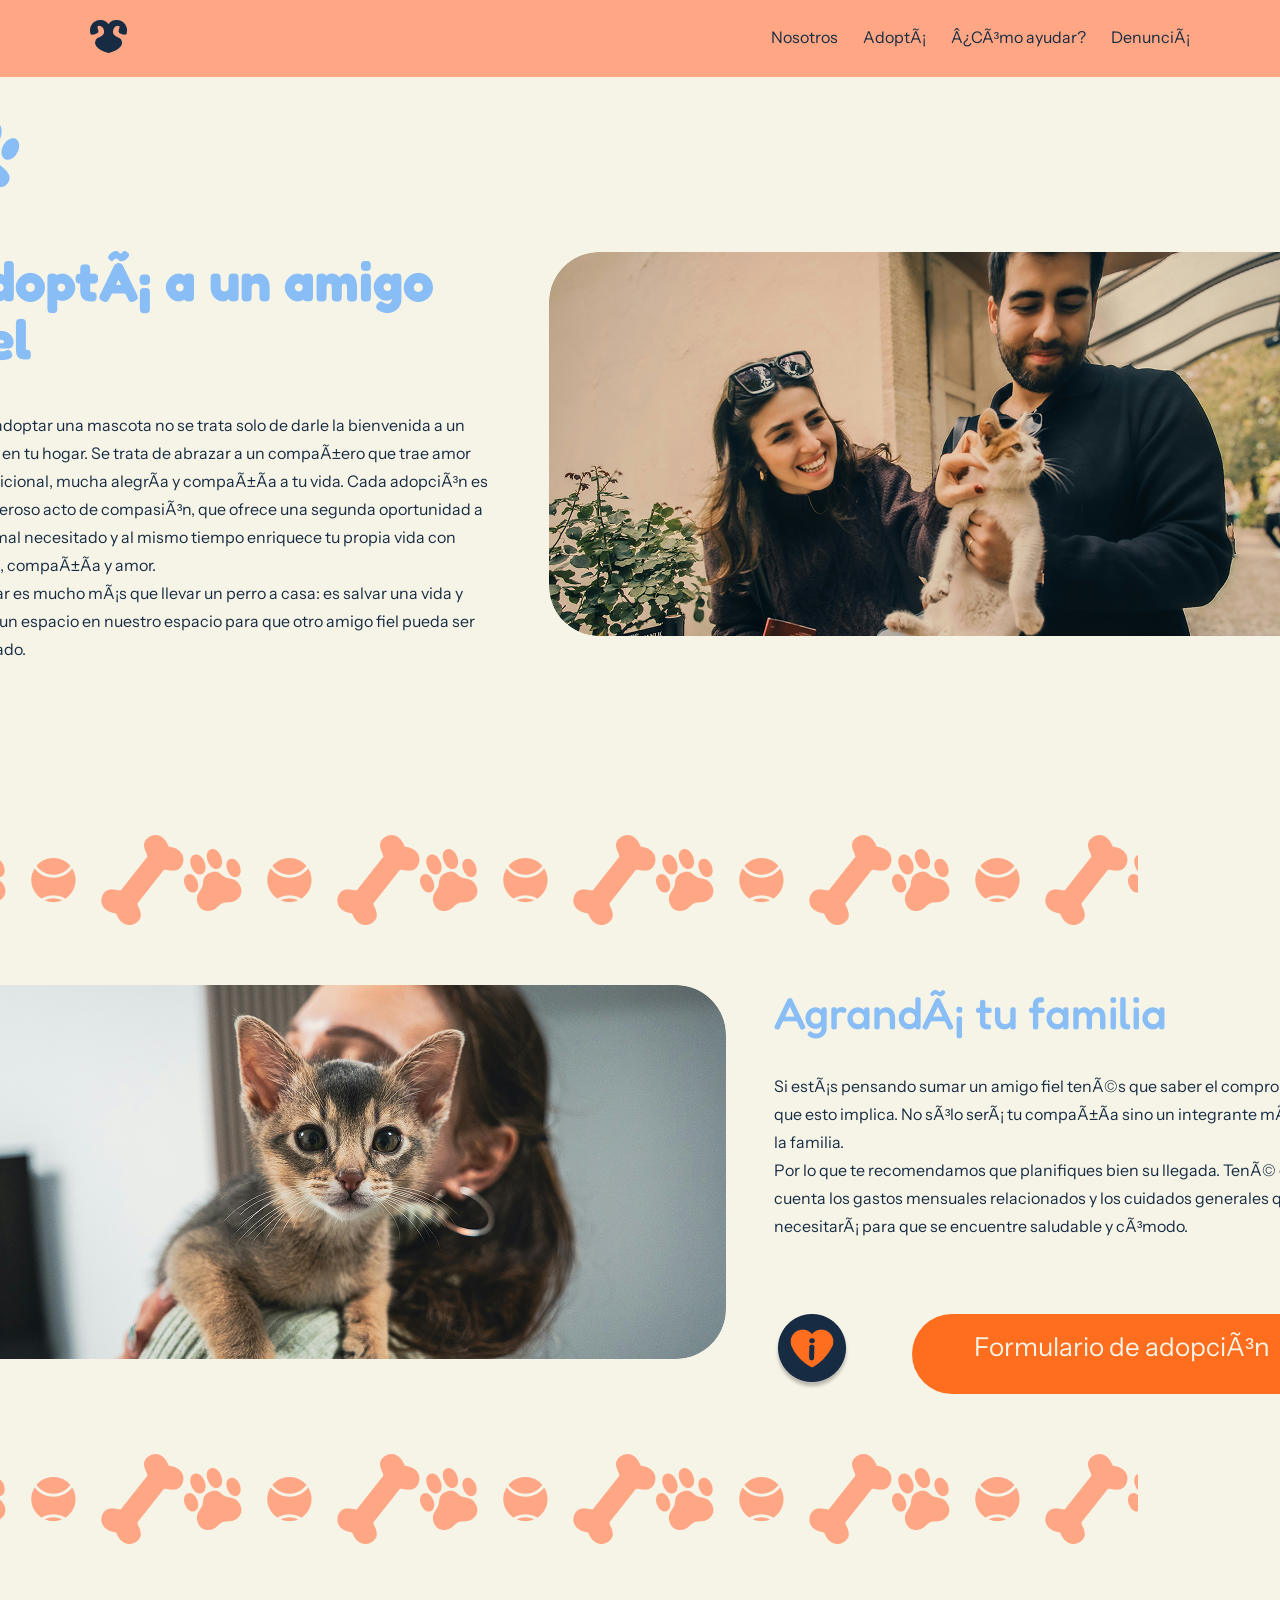
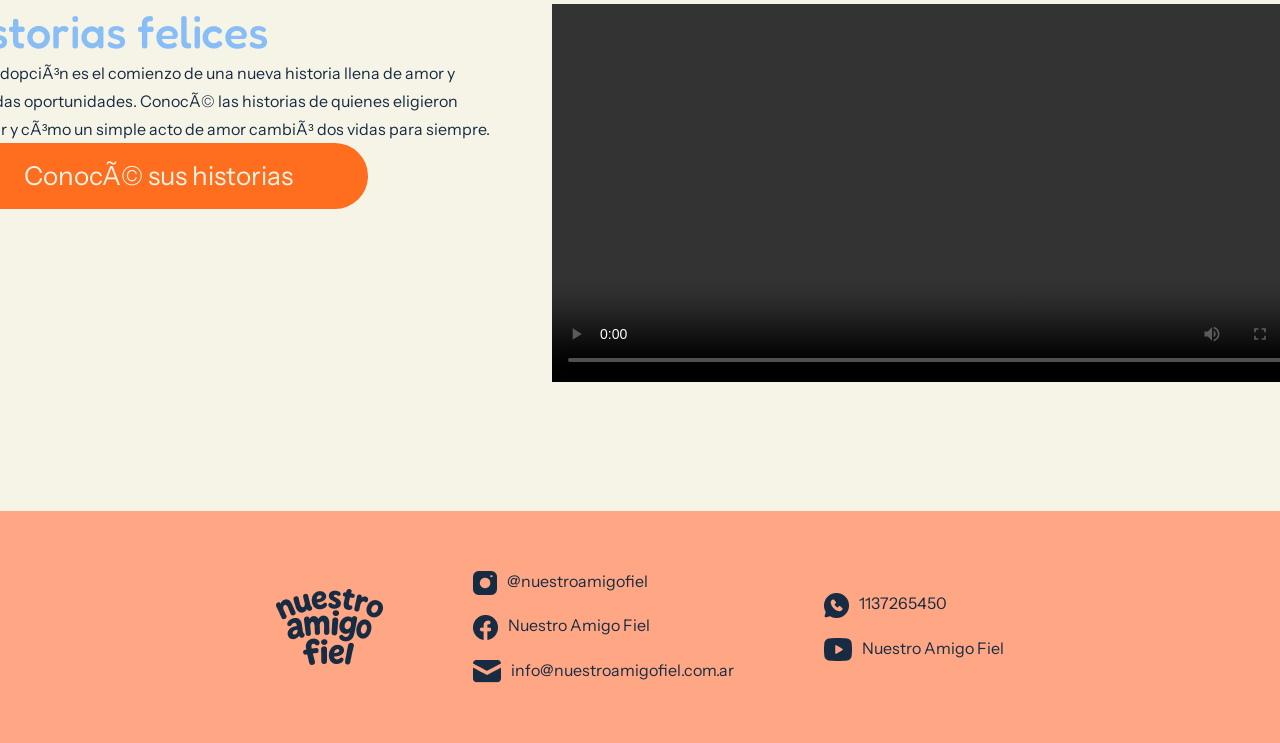
==== commit 1ecdcbca: "como ayudar - pop up - animaciones" ====
--- a/adopta.html
+++ b/adopta.html
@@ -40,15 +40,15 @@
                     que llevar un perro a casa: es salvar una vida y liberar un espacio en nuestro espacio para que otro
                     amigo fiel pueda ser rescatado.</p>
             </article>
-            <img class="bordefotos animacion-fade" src="imagenes/img/adopta_1.jpg" alt="foto da familia adoptando una mascota"
+            <img class="bordefotos" src="imagenes/img/adopta_1.jpg" alt="foto da familia adoptando una mascota"
                 width="783" height="384">
         </section>
 
-        <div id="trama"></div>
+        <div class="trama"></div>
 
         <section class="agranda">
 
-            <img class="bordefotos animacion-fade" src="imagenes/img/adopta_2.jpg" alt="agrandá a tu familia" width="778" height="374">
+            <img class="bordefotos" src="imagenes/img/adopta_2.jpg" alt="agrandá a tu familia" width="778" height="374">
             <article class="prueba">
                 <div class="texto2">
                     <h2>Agrandá tu familia</h2>
@@ -84,7 +84,7 @@
 
         </section>
 
-        <div id="trama"></div>
+        <div class="trama"></div>
 
         <section class="historias">
             <article>
--- a/estilosg.css
+++ b/estilosg.css
@@ -46,15 +46,8 @@
 }
 
 #main-nosotros,
-#main-adopta,
-#maincontacto {
+#main-adopta {
     padding-bottom: 80px;
-}
-
-#patita {
-    position: absolute;
-    top: 20px;
-    left: 20px;
 }
 
 .bordefotos {
@@ -84,6 +77,10 @@
 
 footer a{
     text-decoration: none;
+}
+
+main {
+    margin: 45px;
 }
 
 #footer-index{
@@ -254,7 +251,7 @@
 }
 
 
-#trama {
+.trama {
     background-image: url(imagenes/iconos/trama.png);
     background-repeat: repeat;
     width: 100%;
@@ -532,3 +529,9 @@
     flex-direction: column;
 }
 
+#patitadenuncia {
+    position: absolute;
+    top: 20px;
+    left: 0px;
+}
+
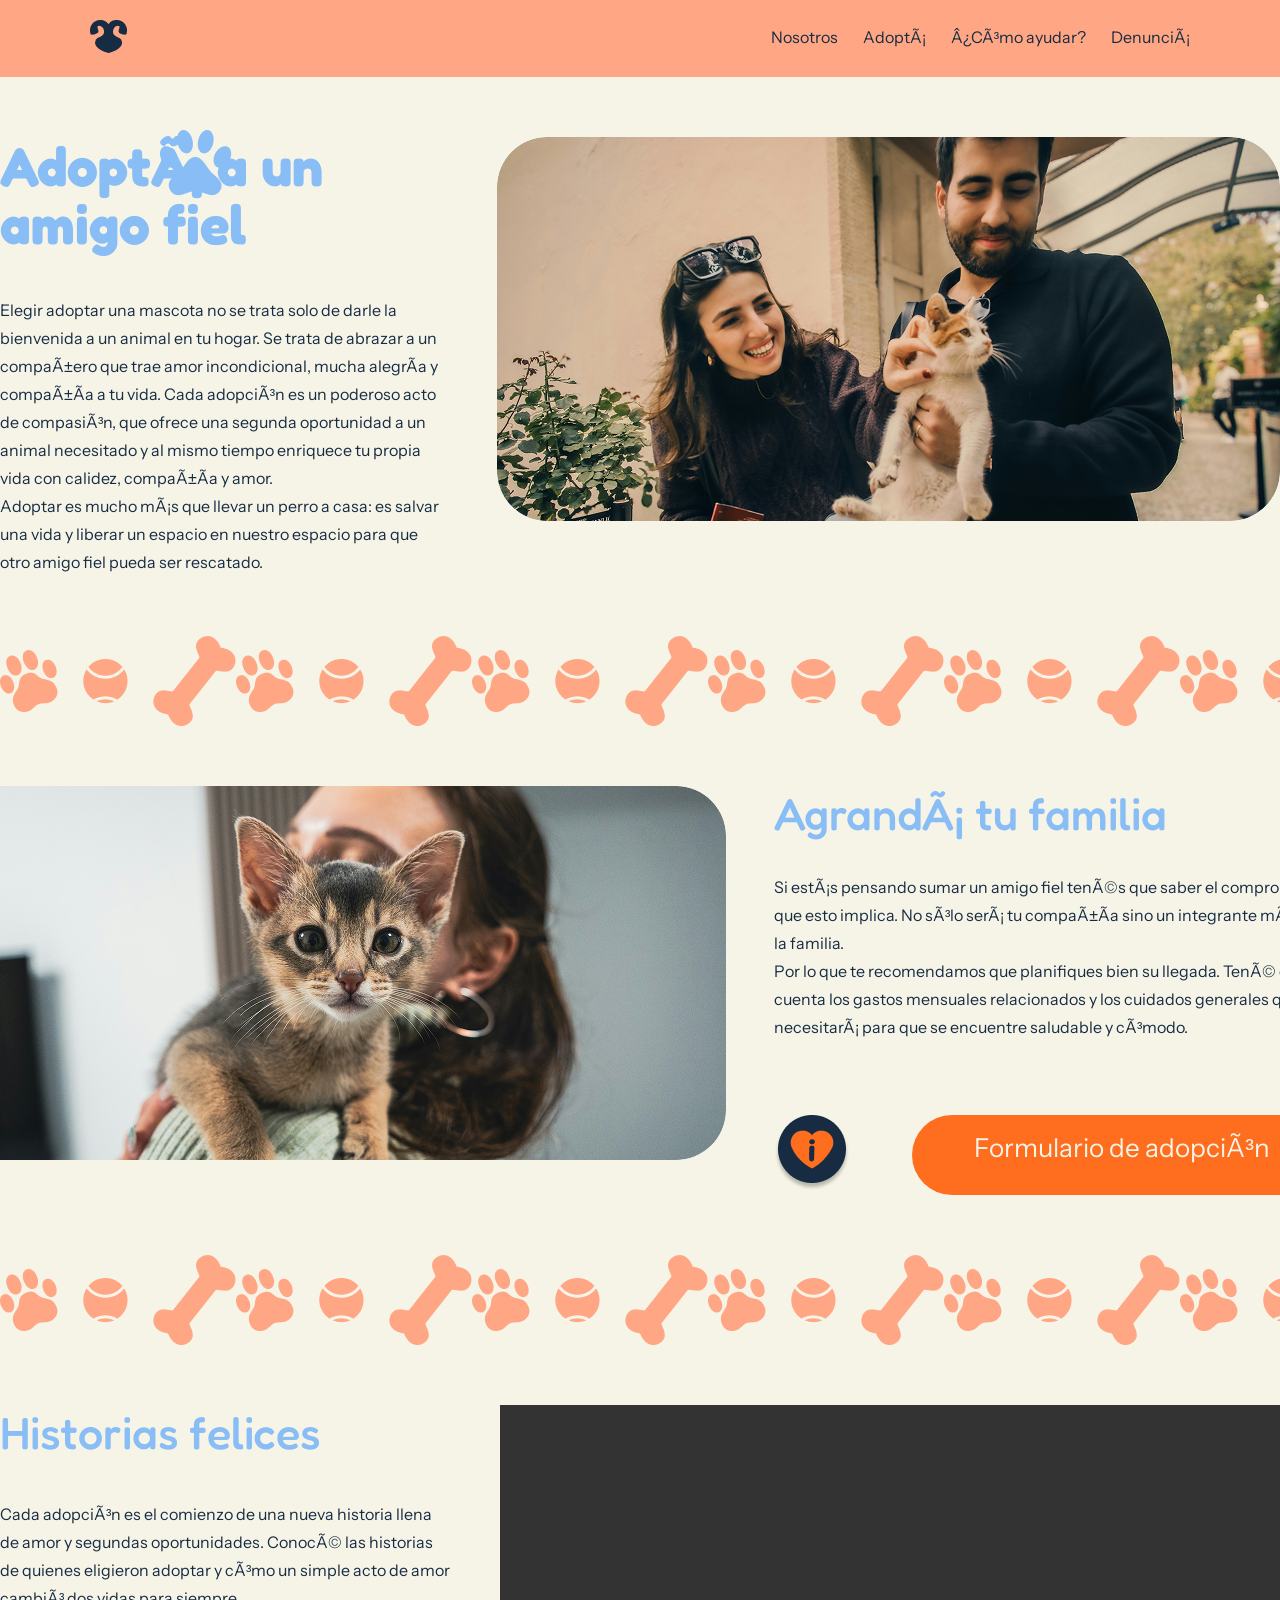
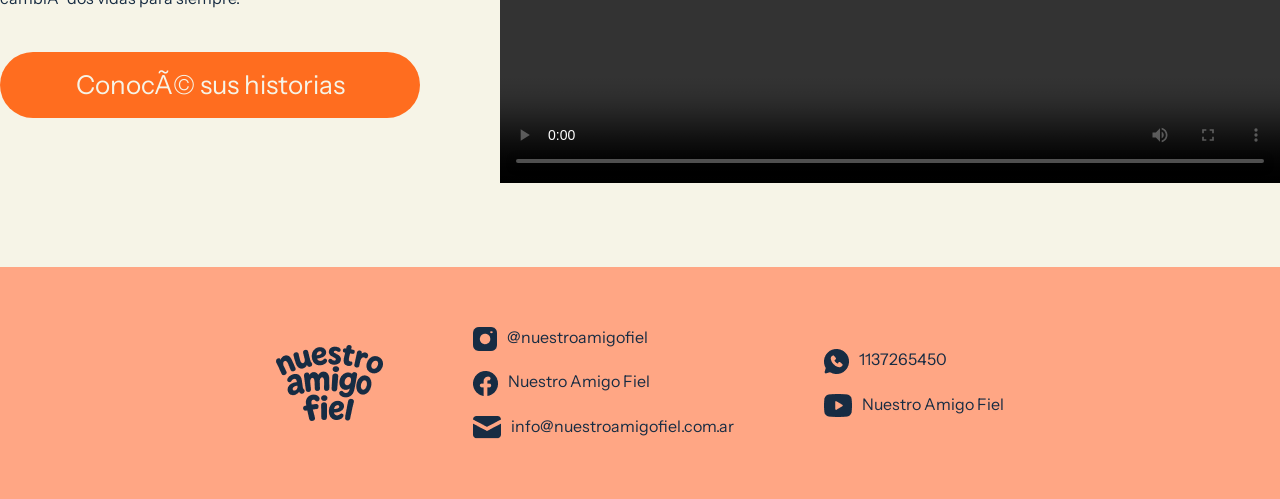
==== commit 1475332d: "MEDIA" ====
--- a/adopta.html
+++ b/adopta.html
@@ -28,7 +28,7 @@
     </header>
 
     <main id="main-adopta">
-        <div id="patita"><img src="imagenes/iconos/patita-icono.png" alt="icono de patita" width="72px" height="66px">
+        <div id="patitaadopta"><img src="imagenes/iconos/patita-icono.png" alt="icono de patita" width="72px" height="66px">
         </div>
         <section class="adoptar">
             <article class="texto">
@@ -87,12 +87,12 @@
         <div class="trama"></div>
 
         <section class="historias">
-            <article>
+            <article class="historiasinter">
                 <h2>Historias felices</h2>
                 <p>Cada adopción es el comienzo de una nueva historia llena de amor y segundas oportunidades. Conocé las
                     historias de quienes eligieron adoptar y cómo un simple acto de amor cambió dos vidas para siempre.
                 </p>
-                <a href="#" class="boton">Conocé sus historias</a>
+                <a href="https://www.canalipe.gob.pe/noticias/curiosidades/3-historias-de-adopcion-de-mascotas-que-no-podras-evitar-compartir" class="boton" target="_blank">Conocé sus historias</a>
             </article>
             <article>
                 <video src="videos/video.mp4" controls width="780" height="378">
--- a/estilosg.css
+++ b/estilosg.css
@@ -79,10 +79,6 @@
     text-decoration: none;
 }
 
-main {
-    margin: 45px;
-}
-
 #footer-index{
     background-color: var(--salmon);
     display: flex;
@@ -228,7 +224,7 @@
     max-width: 580px;
 }
 
-/*NOSOTROS HTML*/
+/*INDEX HTML*/
 
 #mainindex {
     margin: 0;
@@ -241,6 +237,7 @@
     display: flex;
     flex-direction: column;
     gap: 60px;
+    margin: 55px 0 0;
 }
 
 #sobre-nosotros {
@@ -250,6 +247,10 @@
     gap: 20px;
 }
 
+#patitanosotros {
+    position: absolute;
+    left: 170px;
+}
 
 .trama {
     background-image: url(imagenes/iconos/trama.png);
@@ -295,16 +296,11 @@
     max-width: 510px;
 }
 
-
-
-
 /*ADOPTA HTML*/
 
 #main-adopta {
     display: flex;
     flex-direction: column;
-    flex-wrap: wrap;
-    align-content: center;
     gap: 60px;
 }
 
@@ -317,6 +313,11 @@
     font-weight: 700;
 }
 
+.historiasinter {
+        display: flex;
+    flex-direction: column;
+    gap: 40px;
+}
 
 .contenedor {
     display: flex;
@@ -334,8 +335,15 @@
     background-image: url(imagenes/iconos/forma.png);
     background-repeat: no-repeat;
     background-size: 100%;
-}
-
+    justify-content: center;
+    margin: 60px 0 0 0;
+}
+
+#patitaadopta {
+    position: absolute;
+    left: 160px;
+    top: 130px;
+}
 
 .texto {
     display: flex;
@@ -347,6 +355,7 @@
     display: flex;
     flex-direction: row;
     gap: 48px;
+    justify-content: center;
 }
 
 .prueba {
@@ -417,11 +426,8 @@
     display: flex;
     flex-direction: row;
     gap: 48px;
-}
-
-/*COMO AYUDAR HTML*/
-
-
+    justify-content: center;
+}
 
 /*DENUNCIA HTML*/
 
@@ -431,6 +437,7 @@
     flex-direction: row;
     gap: 250px;
     justify-content: center;
+    margin: 45px;
 }
 
 .huella {
@@ -438,7 +445,6 @@
     gap: 20px;
 }
 
-/*acaaaaaaaaa*/
 .denunciaimg {
     display: flex;
     flex-direction: column;
@@ -447,7 +453,6 @@
     padding: 20px 20px 20px 100px;
     position: relative;
 }
-/*acaaaaaaaaa*/
 
 .denunciatexto {
     display: flex;
@@ -535,3 +540,19 @@
     left: 0px;
 }
 
+
+@media screen and (max-width: 500px) {
+
+    .contenedor {
+        padding: 20px 25px;
+    }
+
+    #contacto-index {
+    gap: 60px;
+}
+
+#perroadopcion {
+        content: url('imagenes/img/mobile_index_slide1.jpg');
+    }
+
+}
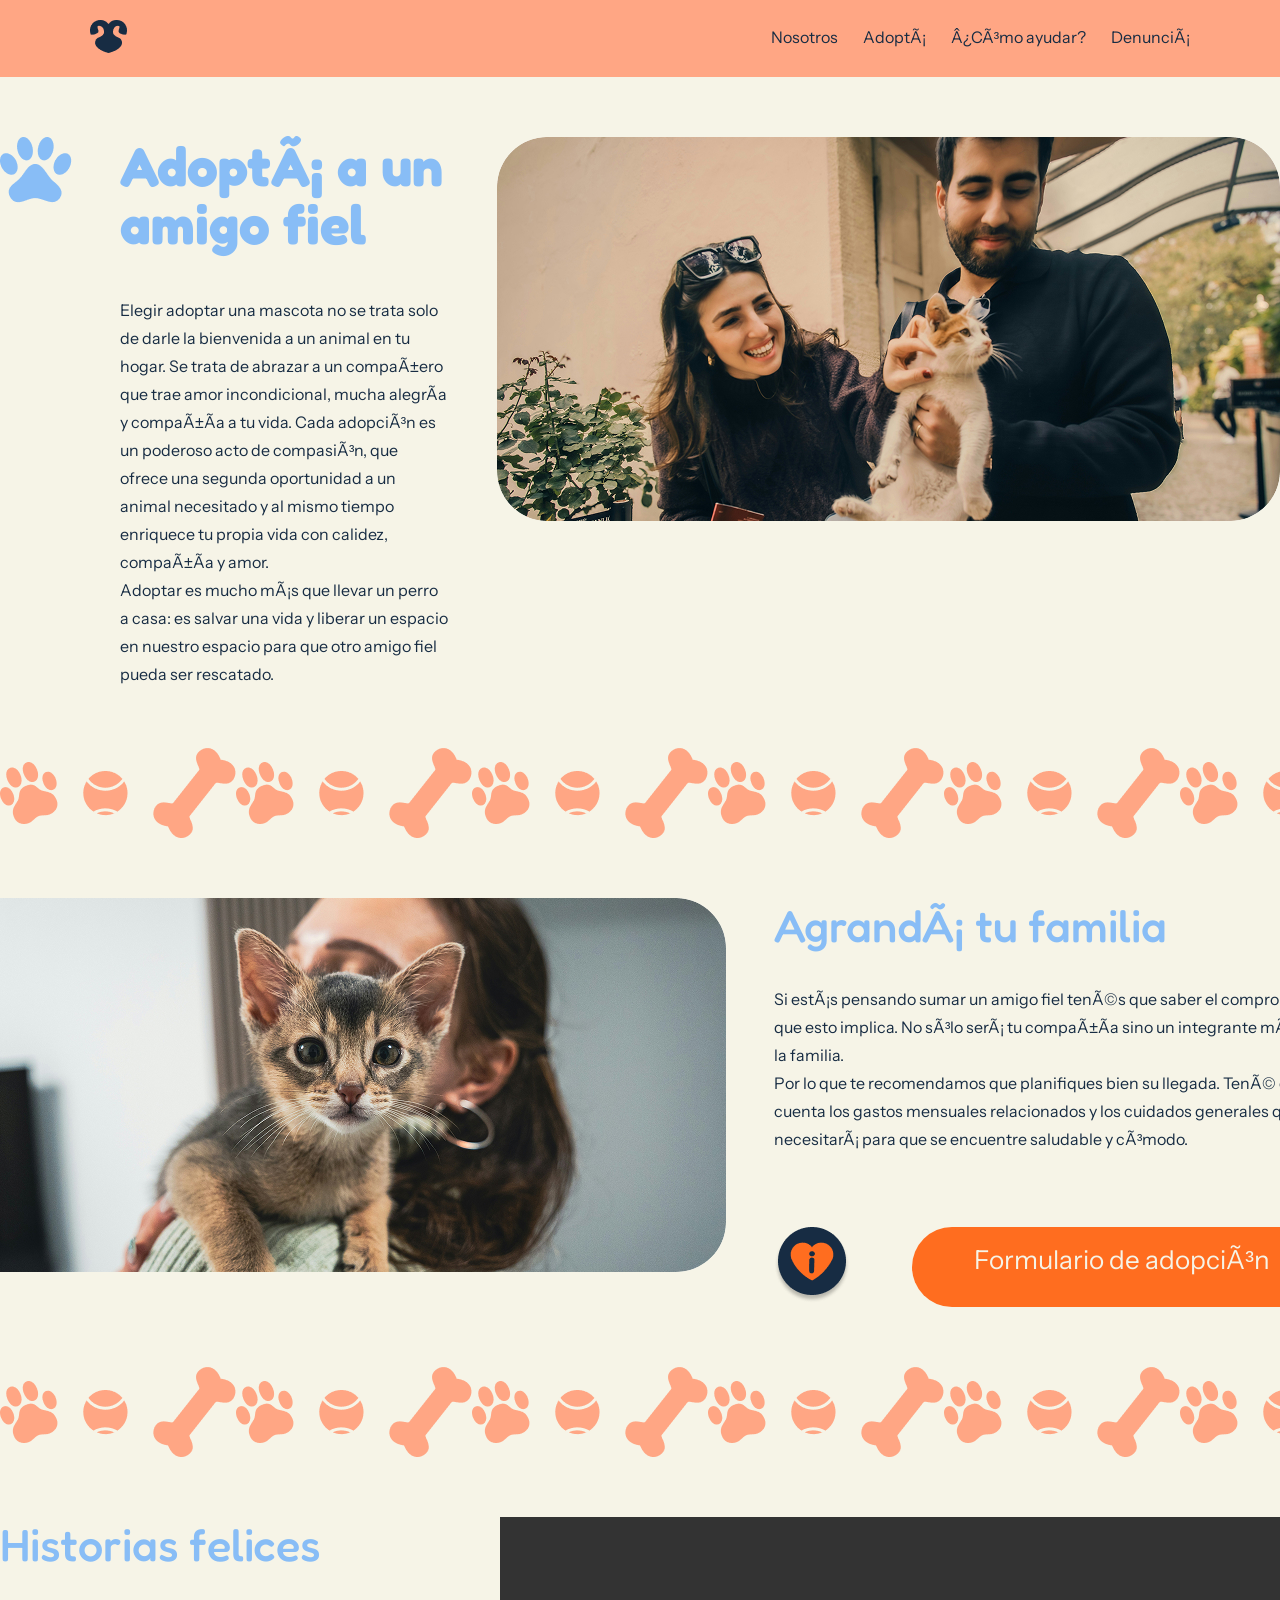
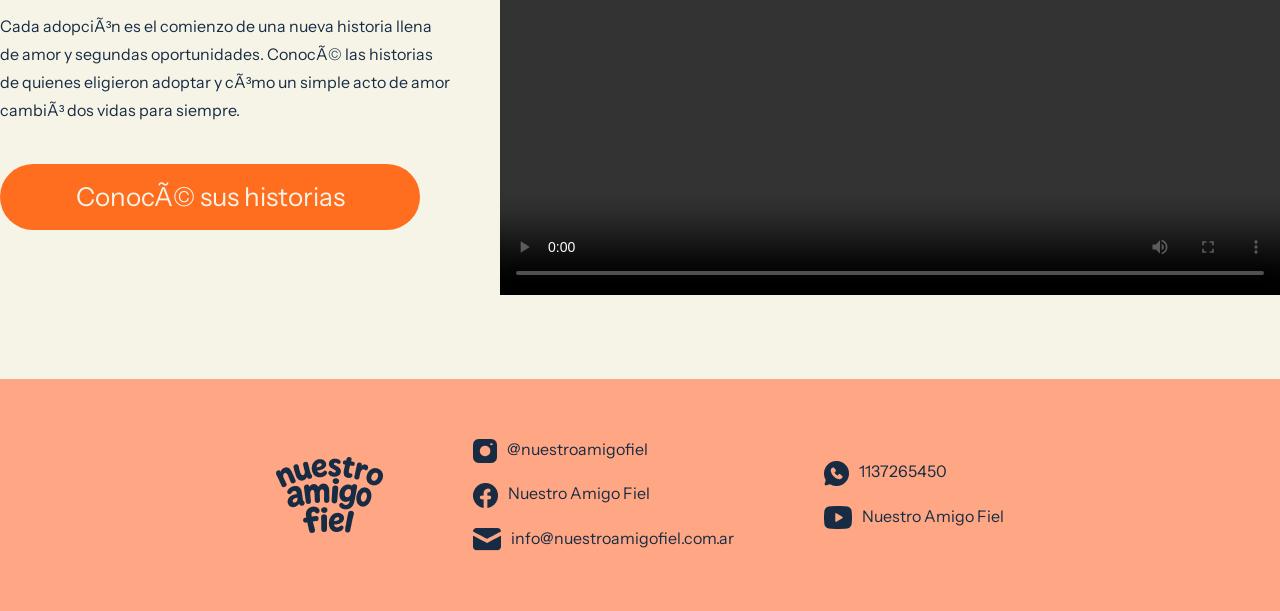
==== commit f24c51fe: "la huella ya no pisa el texto" ====
--- a/adopta.html
+++ b/adopta.html
@@ -28,9 +28,9 @@
     </header>
 
     <main id="main-adopta">
-        <div id="patitaadopta"><img src="imagenes/iconos/patita-icono.png" alt="icono de patita" width="72px" height="66px">
+        <section class="adoptar">
+            <div id="patitaadopta"><img src="imagenes/iconos/patita-icono.png" alt="icono de patita" width="72px" height="66px">
         </div>
-        <section class="adoptar">
             <article class="texto">
                 <h1>Adoptá a un amigo fiel</h1>
                 <p>Elegir adoptar una mascota no se trata solo de darle la bienvenida a un animal en tu hogar. Se trata
--- a/estilosg.css
+++ b/estilosg.css
@@ -70,16 +70,16 @@
     gap: 20px;
 }
 
-footer li{
+footer li {
     display: flex;
     gap: 10px;
 }
 
-footer a{
+footer a {
     text-decoration: none;
 }
 
-#footer-index{
+#footer-index {
     background-color: var(--salmon);
     display: flex;
     justify-content: center;
@@ -243,13 +243,13 @@
 #sobre-nosotros {
     display: flex;
     justify-content: center;
+    align-items: flex-start;
+    gap: 20px;
     flex-wrap: wrap;
-    gap: 20px;
 }
 
 #patitanosotros {
-    position: absolute;
-    left: 170px;
+    padding: 0px 10px 0px 0px;
 }
 
 .trama {
@@ -261,9 +261,9 @@
 
 #mision-equipo-nosotros {
     display: flex;
-    justify-content: space-around;
+    justify-content: center;
+    gap: 180px;
     flex-wrap: wrap;
-    gap: 20px;
 }
 
 #mision-equipo-nosotros article {
@@ -314,7 +314,7 @@
 }
 
 .historiasinter {
-        display: flex;
+    display: flex;
     flex-direction: column;
     gap: 40px;
 }
@@ -340,9 +340,7 @@
 }
 
 #patitaadopta {
-    position: absolute;
-    left: 160px;
-    top: 130px;
+    align-self: flex-start;
 }
 
 .texto {
@@ -392,7 +390,7 @@
     display: none;
     position: fixed;
     inset: 0;
-    background: rgba(0,0,0,0.7);
+    background: rgba(0, 0, 0, 0.7);
 }
 
 .modal:target {
@@ -420,7 +418,8 @@
     color: black;
     font-size: 20px;
     display: flex;
-    justify-content: flex-end;}
+    justify-content: flex-end;
+}
 
 .historias {
     display: flex;
@@ -435,6 +434,7 @@
     background-color: var(--crema);
     display: flex;
     flex-direction: row;
+    flex-wrap: wrap;
     gap: 250px;
     justify-content: center;
     margin: 45px;
@@ -464,6 +464,7 @@
     display: flex;
     flex-direction: column;
     gap: 30px;
+
     div {
         display: flex;
         flex-direction: column;
@@ -482,6 +483,7 @@
         opacity: 0;
         transform: scale(0.5);
     }
+
     100% {
         opacity: 1;
         transform: scale(1);
@@ -540,19 +542,114 @@
     left: 0px;
 }
 
-
 @media screen and (max-width: 500px) {
 
-    .contenedor {
+    footer {
+        li {
+            a {
+                display: none;
+            }
+        }
+
+        gap: 40px;
+    }
+
+h1 {
+    font-size: 50px;
+}
+
+h2 {
+        font-size: 38px;
+    }
+
+.contenedor {
+        padding: 20px 15px;
+    }
+
+    .contacto {
+        flex-direction: row;
+        gap: 40px;
+    }
+
+    /*nosotros.html_media500px*/
+
+#mision-equipo-nosotros article {
+    gap: 40px;
+}
+
+    #patitanosotros {
+        display: none;
+    }
+
+    #sobre-nosotros {
+        margin: 0px 35px 25px 40px;
+    }
+
+    #mision-equipo-nosotros {
+        margin: 0px 35px 25px 40px;
+    }
+
+    #main-nosotros {
+        gap: 40px;
+    }
+
+    /*denuncia.html_media500px*/
+
+    
+
+    #contacto-index {
+        gap: 60px;
+    }
+
+    #perroadopcion {
+        content: url('imagenes/img/mobile_index_slide1.jpg');
+    }
+
+    #maincontacto {
+        display: flex;
+        flex-direction: column;
+        margin: 10px 25px 25px 10px;
+        gap: 20px;
+    }
+
+    .formulario {
+        display: flex;
+        flex-direction: column;
+    }
+
+    .info-checkbox {
+        display: flex;
+        flex-direction: column;
+        gap: 30px;
+    }
+
+    .nombre-fecha-telefono {
+        gap: 20px;
+    }
+
+    #patitadenuncia {
+        display: none;
+    }
+
+    .denunciaimg {
         padding: 20px 25px;
-    }
-
-    #contacto-index {
-    gap: 60px;
-}
-
-#perroadopcion {
-        content: url('imagenes/img/mobile_index_slide1.jpg');
-    }
-
+        gap: 55px;
+    }
+
+    textarea {
+        height: 100px;
+        width: 400px;
+    }
+
+    .nombre-fecha-telefono {
+        input {
+            width: 400px;
+        }
+    }
+
+    .fotosdenuncia {
+        width: 100%;
+    }
+
+    /*trabajos.html_media500px*/
 }
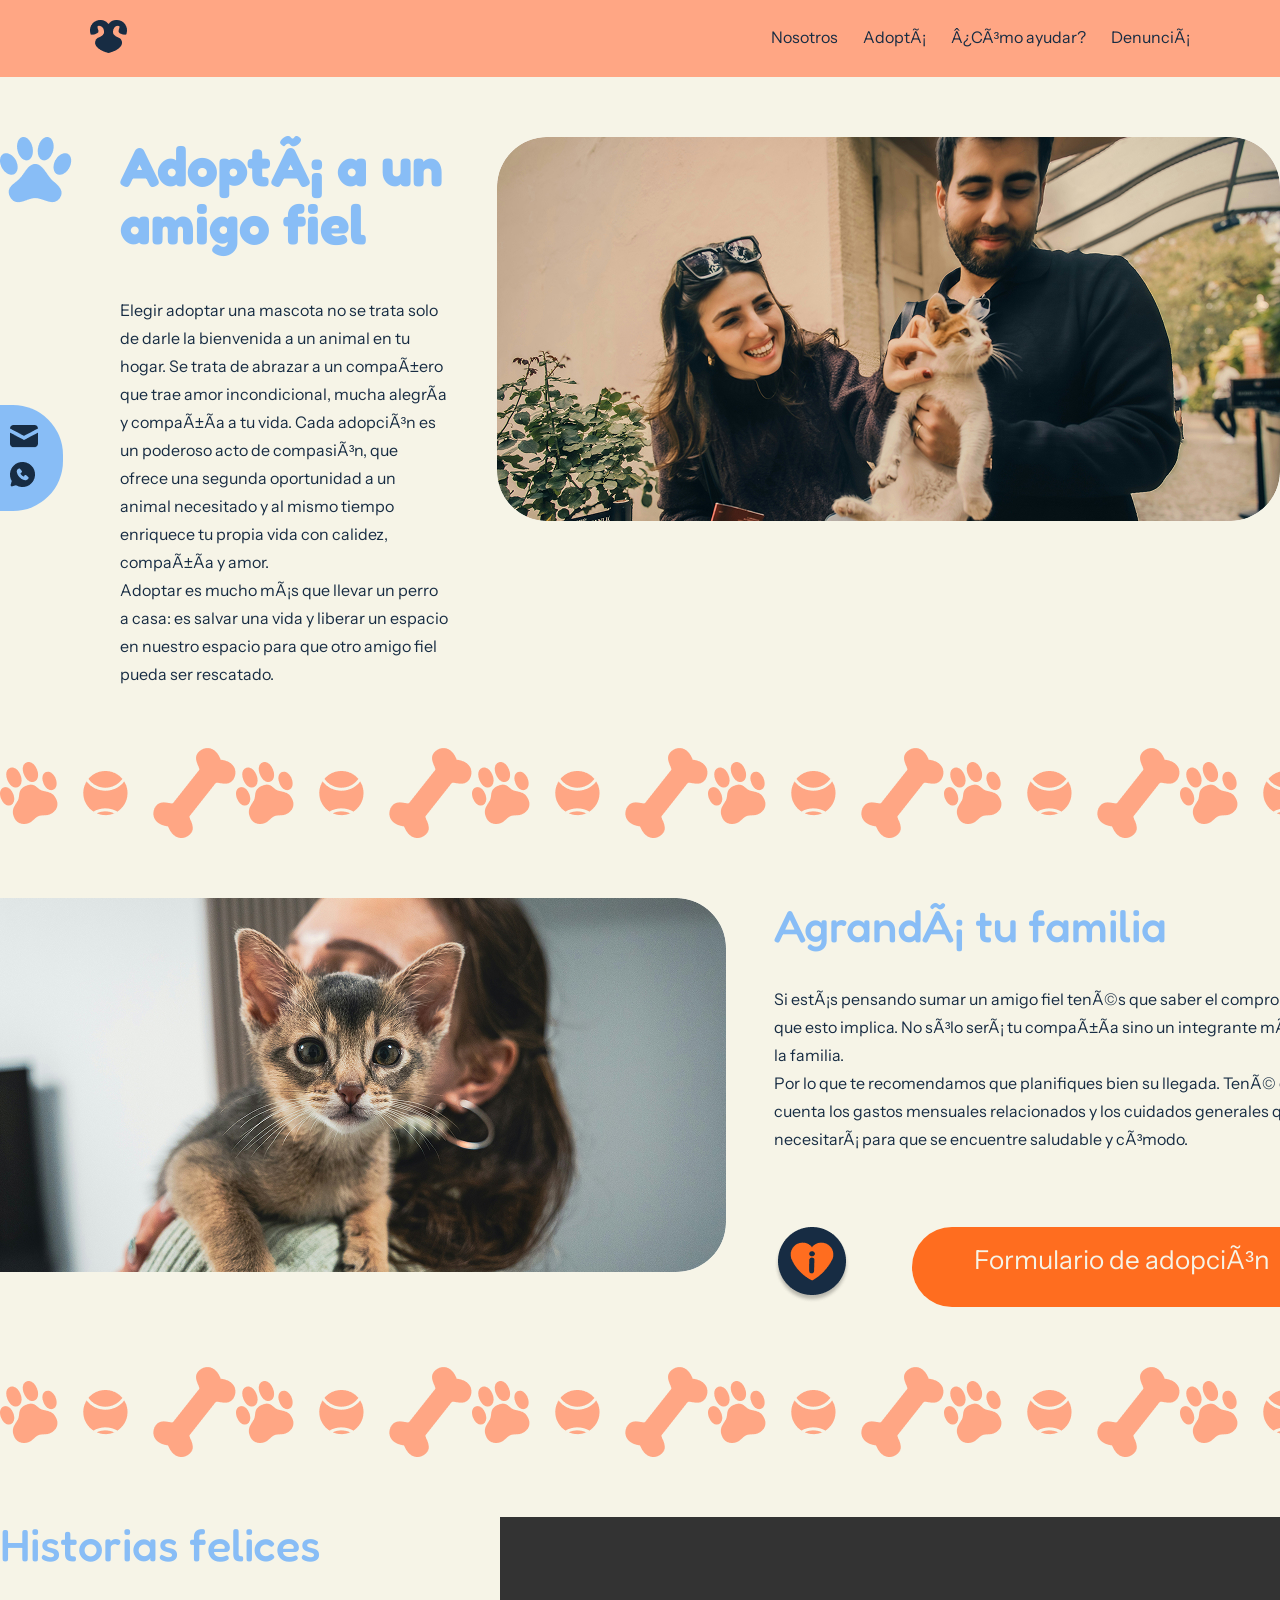
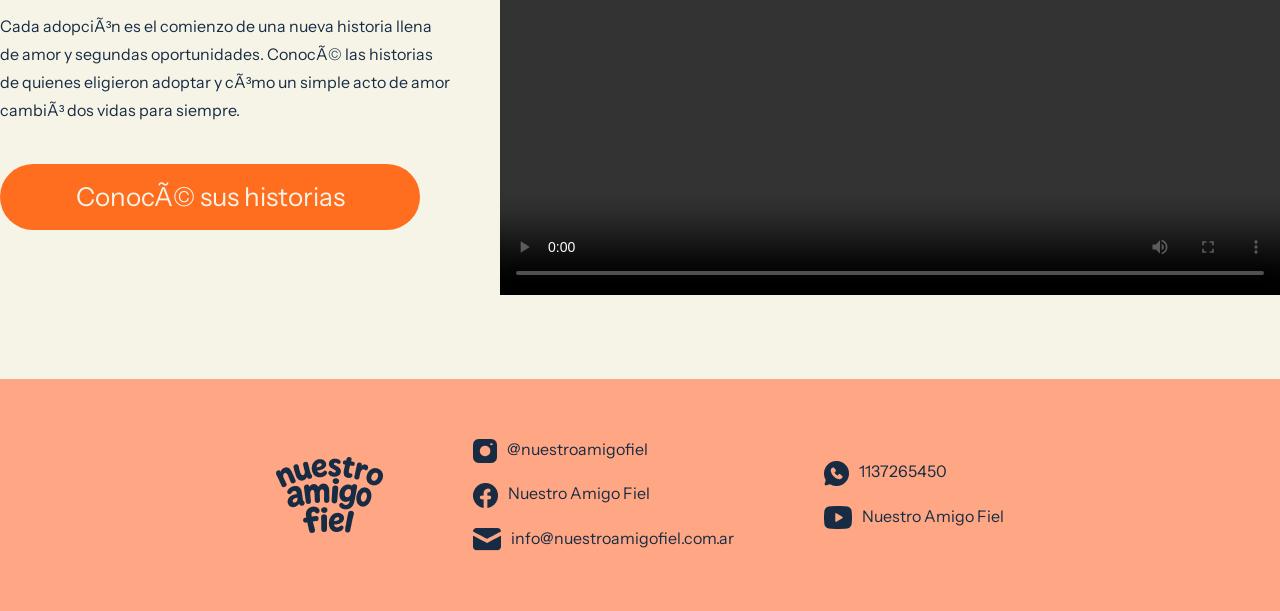
==== commit f5c30c3c: "position, media y patita" ====
--- a/adopta.html
+++ b/adopta.html
@@ -28,9 +28,30 @@
     </header>
 
     <main id="main-adopta">
+		<section class="fijo">
+			<ul class="fijo-ul">
+				<li>
+					<a href="mailto:info@nuestroamigofiel.com.ar" target="_blank" class="mail">
+						<img class="normal" src="imagenes/iconos/icono-mail.png" alt="icono mail" width="28px"
+							height="23px">
+						<img class="hover" src="imagenes/iconos/icono-mail-naranja.png" alt="icono mail" width="28px"
+							height="23px">
+					</a>
+				</li>
+				<li>
+					<a href="tel:1137265450" target="_blank" class="whatsapp">
+						<img class="normal" src="imagenes/iconos/icono-whatsapp.png" alt="icono whatsapp" width="25px"
+							height="25px">
+						<img class="hover" src="imagenes/iconos/icono-whatsapp-naranja.png" alt="icono whatsapp"
+							width="25px" height="25px">
+					</a>
+				</li>
+			</ul>
+		</section>
         <section class="adoptar">
-            <div id="patitaadopta"><img src="imagenes/iconos/patita-icono.png" alt="icono de patita" width="72px" height="66px">
-        </div>
+            <div id="patitaadopta"><img src="imagenes/iconos/patita-icono.png" alt="icono de patita" width="72px"
+                    height="66px">
+            </div>
             <article class="texto">
                 <h1>Adoptá a un amigo fiel</h1>
                 <p>Elegir adoptar una mascota no se trata solo de darle la bienvenida a un animal en tu hogar. Se trata
@@ -72,7 +93,7 @@
                                 Estar bien predispuesto: te pedimos cargues tu solicitud, realices una entrevista con el
                                 especialistas y respondas a nuestro contacto.<br>
                                 Comprometerse con el cuidado, la salud y la castración de la mascota.</p>
-                                <a href="#prueba" class="cerrar">X</a>
+                            <a href="#prueba" class="cerrar">X</a>
                         </div>
                     </div>
 
@@ -92,7 +113,8 @@
                 <p>Cada adopción es el comienzo de una nueva historia llena de amor y segundas oportunidades. Conocé las
                     historias de quienes eligieron adoptar y cómo un simple acto de amor cambió dos vidas para siempre.
                 </p>
-                <a href="https://www.canalipe.gob.pe/noticias/curiosidades/3-historias-de-adopcion-de-mascotas-que-no-podras-evitar-compartir" class="boton" target="_blank">Conocé sus historias</a>
+                <a href="https://www.canalipe.gob.pe/noticias/curiosidades/3-historias-de-adopcion-de-mascotas-que-no-podras-evitar-compartir"
+                    class="boton" target="_blank">Conocé sus historias</a>
             </article>
             <article>
                 <video src="videos/video.mp4" controls width="780" height="378">
--- a/estilosg.css
+++ b/estilosg.css
@@ -231,6 +231,21 @@
     background-color: var(--salmon);
 }
 
+.fijo{
+    background-color: var(--celeste);
+    position: fixed;
+    top: 45%;
+    left:0%;
+    padding: 20px 25px 20px 10px;
+    border-radius: 0 50px 50px 0;
+}
+
+.fijo-ul{
+    display: flex;
+    flex-direction: column;
+    gap: 10px;
+}
+
 /*NOSOTROS HTML*/
 
 #main-nosotros {
@@ -243,13 +258,13 @@
 #sobre-nosotros {
     display: flex;
     justify-content: center;
+    flex-wrap: wrap;
+    gap: 20px;
     align-items: flex-start;
-    gap: 20px;
-    flex-wrap: wrap;
 }
 
 #patitanosotros {
-    padding: 0px 10px 0px 0px;
+padding: 0 10px 0 0;
 }
 
 .trama {
@@ -262,8 +277,8 @@
 #mision-equipo-nosotros {
     display: flex;
     justify-content: center;
+    flex-wrap: wrap;
     gap: 180px;
-    flex-wrap: wrap;
 }
 
 #mision-equipo-nosotros article {
@@ -341,6 +356,7 @@
 
 #patitaadopta {
     align-self: flex-start;
+
 }
 
 .texto {
@@ -434,10 +450,10 @@
     background-color: var(--crema);
     display: flex;
     flex-direction: row;
+    gap: 250px;
+    justify-content: center;
+    margin: 45px;
     flex-wrap: wrap;
-    gap: 250px;
-    justify-content: center;
-    margin: 45px;
 }
 
 .huella {
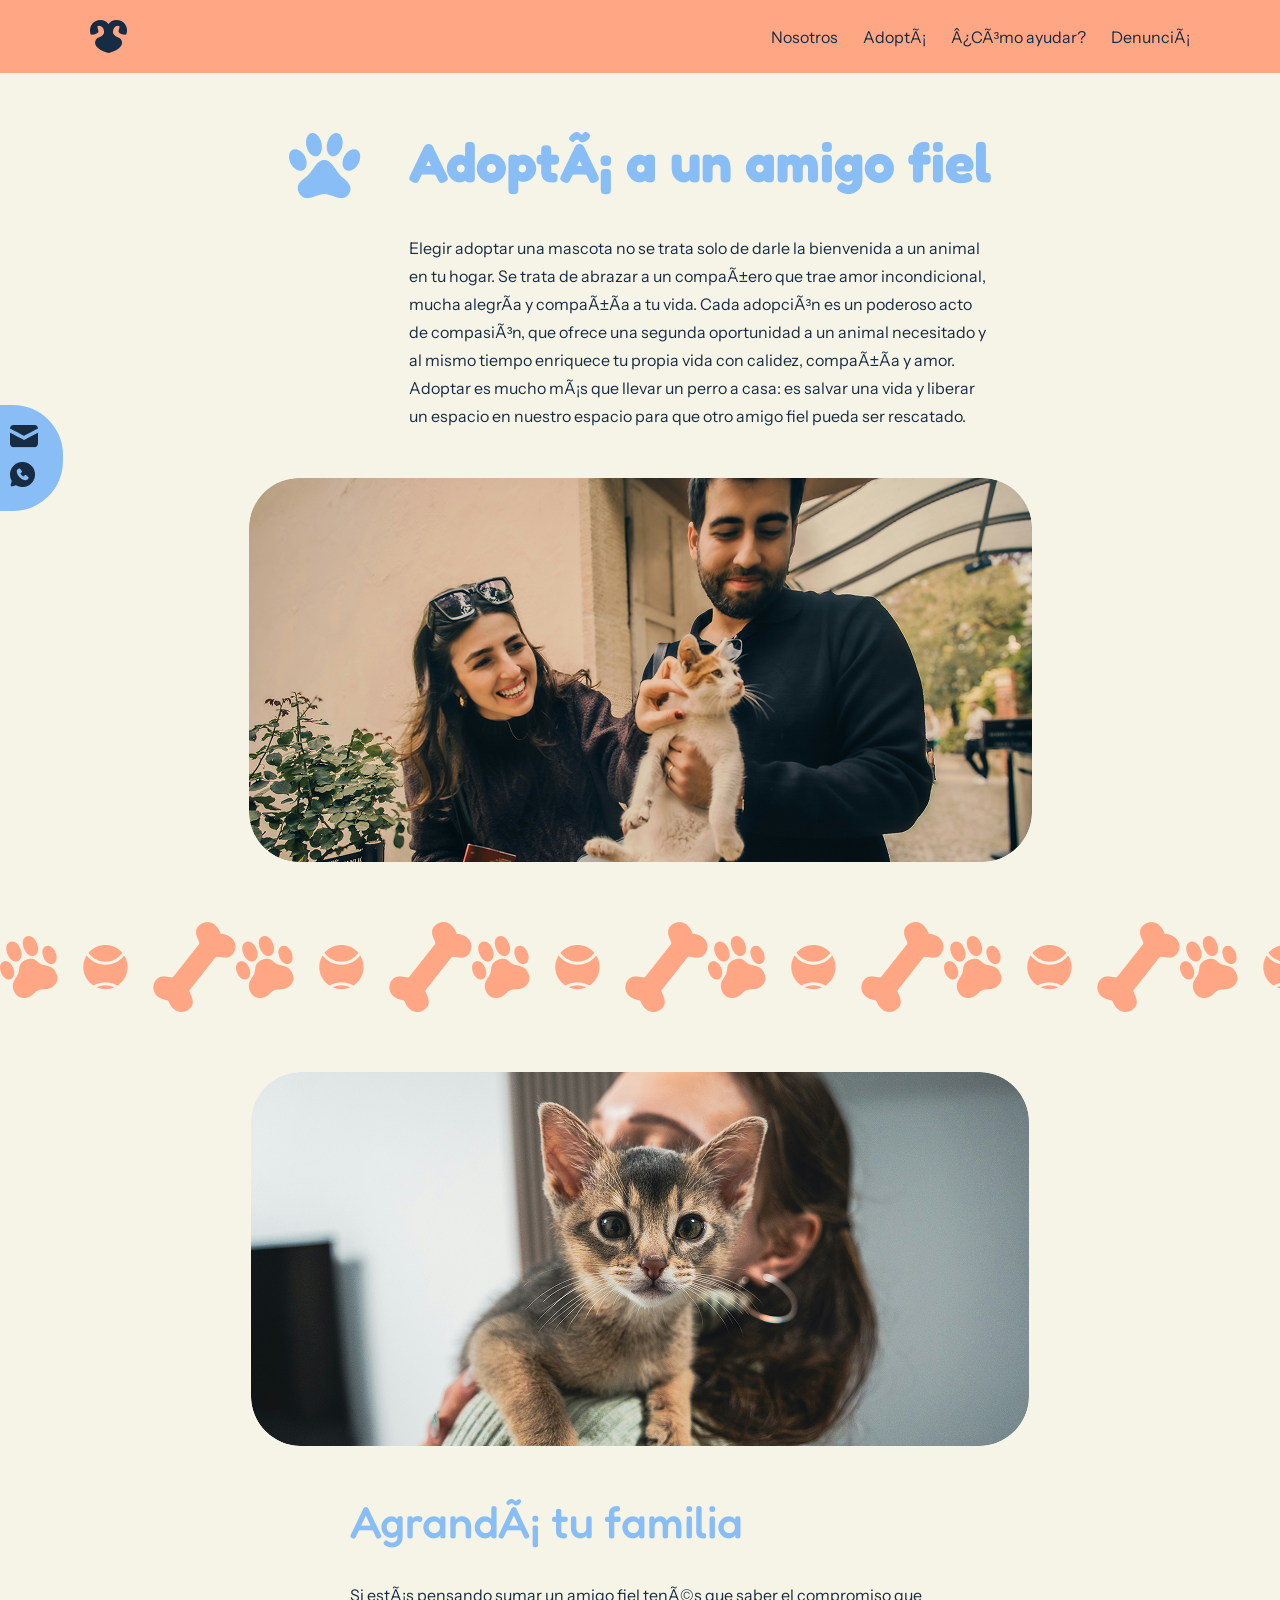
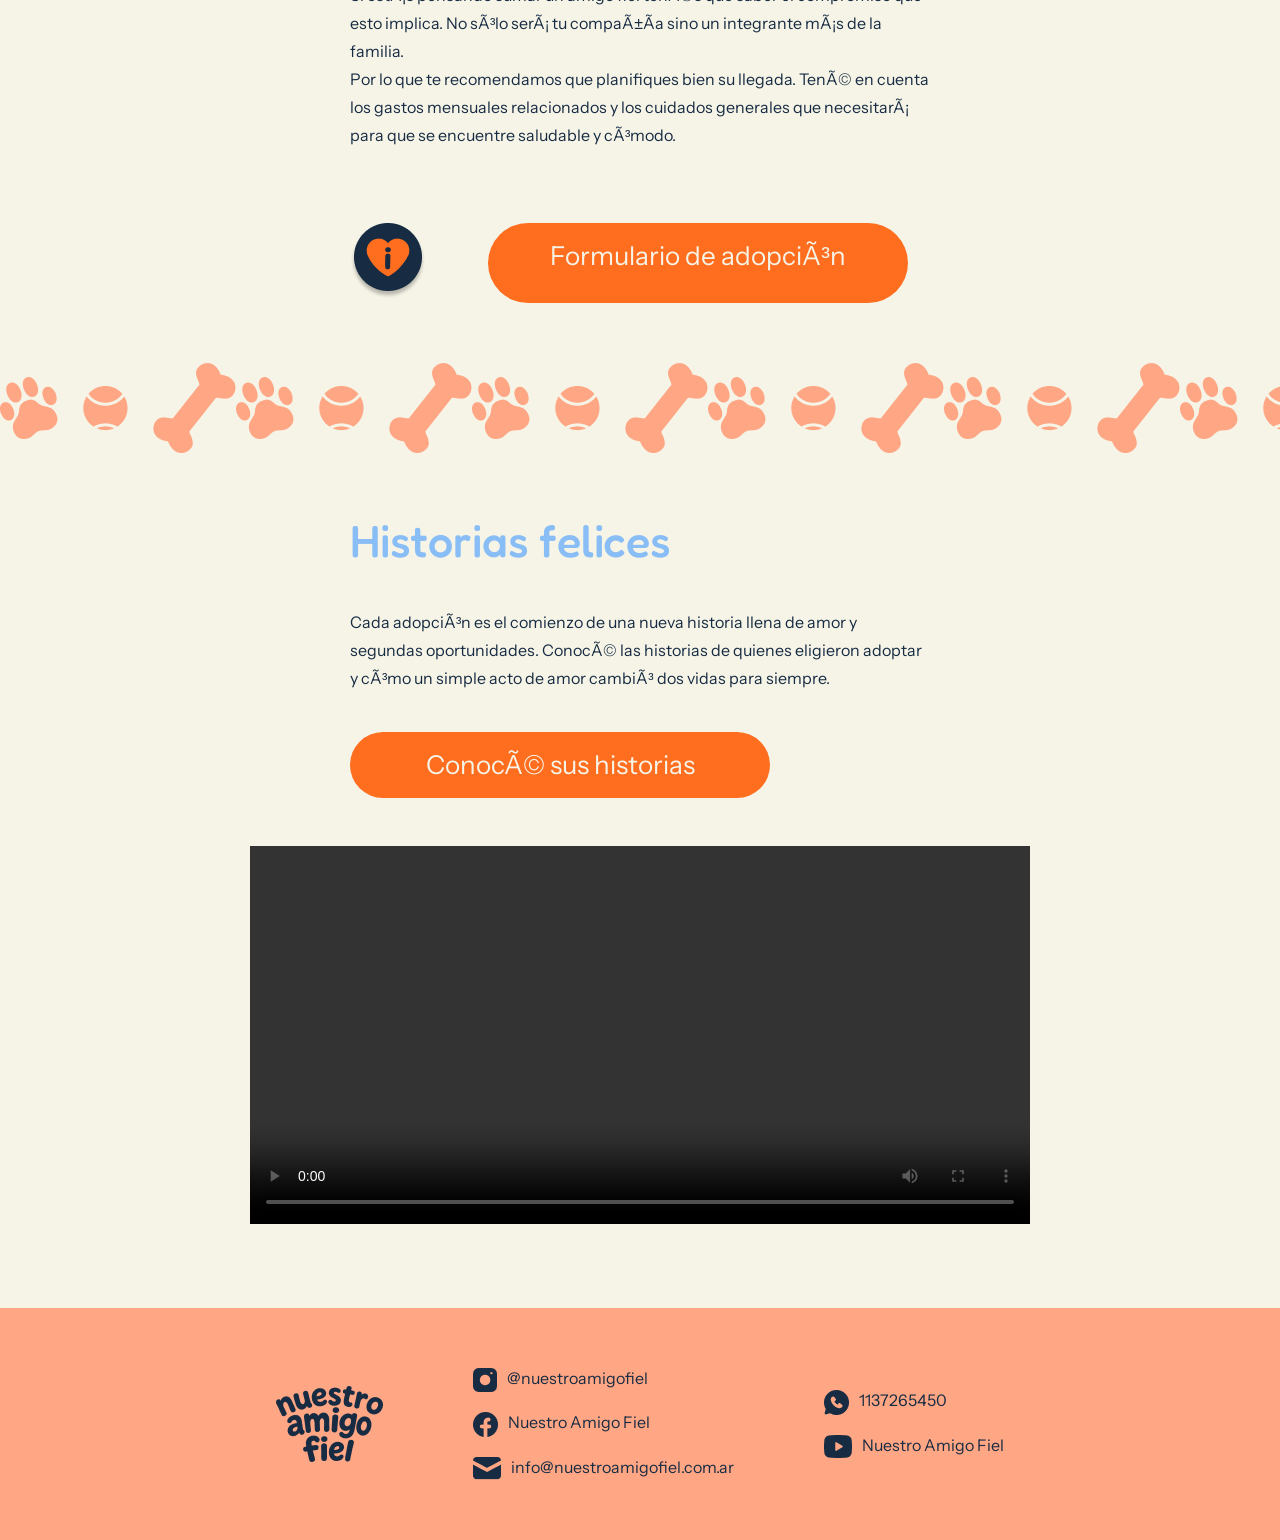
==== commit b169c5f2: "ultimos ajustes" ====
--- a/adopta.html
+++ b/adopta.html
@@ -97,7 +97,7 @@
                         </div>
                     </div>
 
-                    <a href="https://docs.google.com/forms/d/e/1FAIpQLSdqHaLmGeSE_5Uf8X9bNGcTG6EW2S5tJBxpVrBBlA_3OfiyhA/viewform?usp=publish-editor"
+                    <a id="botonformulario" href="https://docs.google.com/forms/d/e/1FAIpQLSdqHaLmGeSE_5Uf8X9bNGcTG6EW2S5tJBxpVrBBlA_3OfiyhA/viewform?usp=publish-editor"
                         class="boton" target="_blank">Formulario de adopción</a>
                 </div>
 
--- a/estilosg.css
+++ b/estilosg.css
@@ -6,6 +6,10 @@
     --naranja: #FF6D1F;
     --salmon: #FFA684;
     --azul: #172C43;
+}
+
+html {
+    height: 100%;
 }
 
 * {
@@ -43,6 +47,9 @@
 body {
     background-color: var(--crema);
     min-height: 100vh;
+    height: 100%;
+    display: flex;
+    flex-direction: column;
 }
 
 #main-nosotros,
@@ -52,6 +59,21 @@
 
 .bordefotos {
     border-radius: 50px;
+}
+
+.fijo {
+    background-color: var(--celeste);
+    position: fixed;
+    top: 45%;
+    left: 0%;
+    padding: 20px 25px 20px 10px;
+    border-radius: 0 50px 50px 0;
+}
+
+.fijo-ul {
+    display: flex;
+    flex-direction: column;
+    gap: 10px;
 }
 
 
@@ -189,6 +211,7 @@
     display: block;
 }
 
+
 /*tipografías*/
 
 h1,
@@ -226,24 +249,31 @@
 
 /*INDEX HTML*/
 
+#body-index {
+    display: flex;
+    flex-direction: column;
+}
+
 #mainindex {
     margin: 0;
     background-color: var(--salmon);
-}
-
-.fijo{
-    background-color: var(--celeste);
-    position: fixed;
-    top: 45%;
-    left:0%;
-    padding: 20px 25px 20px 10px;
-    border-radius: 0 50px 50px 0;
-}
-
-.fijo-ul{
-    display: flex;
-    flex-direction: column;
-    gap: 10px;
+    flex: 1;
+    overflow: hidden;
+}
+
+#galeria-index {
+    height: 100%;
+}
+
+.swiper-wrapper,
+.swiper-slide {
+    height: 100%;
+}
+
+.swiper-slide img {
+    width: 100%;
+    height: 100%;
+    object-fit: cover;
 }
 
 /*NOSOTROS HTML*/
@@ -264,7 +294,7 @@
 }
 
 #patitanosotros {
-padding: 0 10px 0 0;
+    padding: 0 10px 0 0;
 }
 
 .trama {
@@ -385,7 +415,8 @@
 }
 
 .boton {
-    width: 420px;
+    max-width: 420px;
+    width: 100%;
     font-size: 26px;
     display: flex;
     justify-content: center;
@@ -444,6 +475,46 @@
     justify-content: center;
 }
 
+.adoptar,
+.agranda,
+.historias {
+    flex-wrap: wrap;
+}
+
+/*COMO AYUDAR HTML*/
+
+#comoayudar-main {
+    display: flex;
+    flex-direction: column;
+    gap: 80px;
+    align-items: center;
+}
+
+#como {
+    display: flex;
+    gap: 48px;
+    justify-content: center;
+    margin: 60px 0 0 0;
+}
+
+#div-voluntario1 {
+    display: flex;
+    flex-direction: column;
+    gap: 60px;
+}
+
+#div-voluntario2 {
+    display: flex;
+    flex-wrap: wrap;
+    gap: 48px;
+}
+
+#voluntario {
+    display: flex;
+    flex-direction: column;
+    gap: 25px;
+}
+
 /*DENUNCIA HTML*/
 
 #maincontacto {
@@ -570,15 +641,15 @@
         gap: 40px;
     }
 
-h1 {
-    font-size: 50px;
-}
-
-h2 {
+    h1 {
+        font-size: 50px;
+    }
+
+    h2 {
         font-size: 38px;
     }
 
-.contenedor {
+    .contenedor {
         padding: 20px 15px;
     }
 
@@ -589,9 +660,9 @@
 
     /*nosotros.html_media500px*/
 
-#mision-equipo-nosotros article {
-    gap: 40px;
-}
+    #mision-equipo-nosotros article {
+        gap: 40px;
+    }
 
     #patitanosotros {
         display: none;
@@ -611,7 +682,7 @@
 
     /*denuncia.html_media500px*/
 
-    
+
 
     #contacto-index {
         gap: 60px;
@@ -667,5 +738,60 @@
         width: 100%;
     }
 
+    .denunciaimg {
+        padding: 20px 15px;
+    }
+
+    p {
+        max-width: 100%;
+    }
+
+    textarea,
+    input {
+        width: 100%;
+        box-sizing: border-box;
+    }
+
+    form {
+        width: 100%;
+    }
+
+    video {
+        max-width: 400px;
+    }
+
+    .bordefotos {
+        width: 100%;
+        height: auto;
+    }
+
+    #mision-equipo-nosotros {
+        gap: 50px;
+    }
+
+    #patitaadopta {
+        display: none;
+    }
+
+    .adoptar,
+    .agranda,
+    .historias {
+        margin: 0 35px 25px 40px;
+    }
+
+    .texto {
+        margin: 30px 0 0 0;
+
+        h1 {
+            max-width: 300px;
+        }
+    }
+
+    #botonformulario {
+        font-size: 20px;
+        display: flex;
+        align-items: center;
+    }
+
     /*trabajos.html_media500px*/
 }
